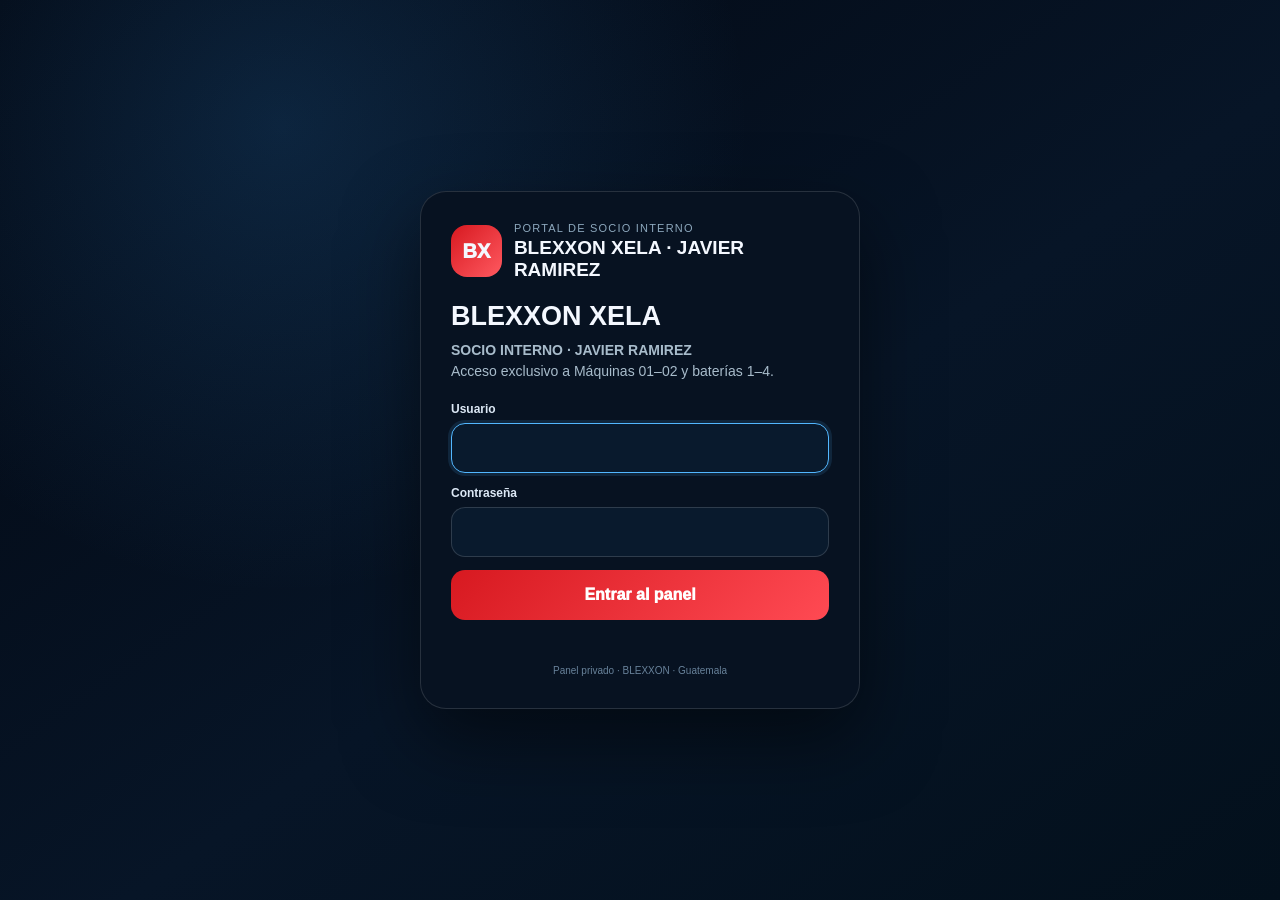
==== index.html @ d0340dd4 "Add files via upload" ====
<!doctype html>
<html lang="es">
<head>
<meta charset="utf-8">
<meta name="viewport" content="width=device-width,initial-scale=1,viewport-fit=cover">
<meta name="color-scheme" content="dark">
<title>BLEXXON XELA · SOCIO INTERNO · JAVIER RAMIREZ</title>
<style>
:root{
  --bg:#030914;--bg2:#061522;--card:#071725;--card2:#082033;--line:rgba(255,255,255,.09);
  --cyan:#63dfff;--green:#8ff2bc;--amber:#ffd27a;--red:#ff8589;--text:#f4f8ff;--muted:#8ea8bb;
}
*{box-sizing:border-box}
html,body{margin:0;min-height:100%;background:linear-gradient(145deg,#020711,#071527 55%,#03101c);color:var(--text);font-family:Inter,ui-sans-serif,-apple-system,BlinkMacSystemFont,"Segoe UI",Arial,sans-serif;font-variant-numeric:tabular-nums;font-feature-settings:"tnum" 1}
body{min-height:100vh}
button,input{font:inherit}
[hidden],.view-hidden{display:none!important}

/* Login is static HTML: it appears immediately, before any script runs. */
.login{min-height:100vh;display:grid;place-items:center;padding:24px;background:radial-gradient(circle at 22% 14%,rgba(48,137,215,.20),transparent 37%),linear-gradient(145deg,#020711,#071527 55%,#03101c)}
.login-card{width:min(440px,100%);padding:30px;border-radius:26px;background:#071221;border:1px solid rgba(255,255,255,.13);box-shadow:0 30px 75px rgba(0,0,0,.5)}
.brand{display:flex;align-items:center;gap:12px;margin-bottom:20px}
.logo{width:52px;height:52px;border-radius:16px;display:grid;place-items:center;background:linear-gradient(135deg,#d71920,#ff5960);font-weight:950;font-size:20px}
.brand small{display:block;color:#8da8bd;font-size:11px;letter-spacing:.11em;text-transform:uppercase;margin-bottom:3px}.brand strong{font-size:19px}
.login h1{margin:0 0 8px;font-size:27px;line-height:1.15}.login p{margin:0 0 20px;color:#a8bccb;font-size:14px;line-height:1.5}
.form{display:grid;gap:13px}.label{display:grid;gap:7px;color:#dce8f5;font-size:12px;font-weight:850}
.input{width:100%;height:50px;border-radius:14px;border:1px solid rgba(255,255,255,.15);background:#091a2d;color:white;padding:0 15px;font-size:16px;outline:none}.input:focus{border-color:#52b7ff;box-shadow:0 0 0 3px rgba(82,183,255,.12)}
.login-btn{height:50px;border:0;border-radius:14px;background:linear-gradient(135deg,#d71920,#ff4a53);color:white;font-weight:950;cursor:pointer}
.error{min-height:20px;margin-top:11px;color:#ff8d92;font-size:12px;font-weight:850;text-align:center}.login-foot{margin:12px 0 0!important;text-align:center;font-size:10px!important;color:#68829a!important}

.app{min-height:100vh;background:linear-gradient(145deg,#020711,#071527 58%,#03101c)}
.header{border-bottom:1px solid rgba(99,223,255,.17);background:#04101d;padding:19px 24px}
.header-inner{max-width:1500px;margin:auto;display:flex;justify-content:space-between;gap:18px;align-items:center}
.header h1{margin:0;font-size:27px;letter-spacing:-.03em}.header .sub{margin-top:6px;color:#8fa9ba;font-size:12px;line-height:1.45}.header .sub b{color:#9ee9ff}
.header-actions{display:flex;gap:8px;align-items:center;flex-wrap:wrap;justify-content:flex-end}.pill{min-height:34px;padding:0 11px;border-radius:999px;border:1px solid rgba(255,255,255,.1);background:#071725;display:flex;align-items:center;color:#c7d8e5;font-size:11px;font-weight:900;white-space:nowrap}.pill.ok{color:var(--green);border-color:rgba(143,242,188,.22)}
.logout{min-height:34px;padding:0 12px;border-radius:10px;border:1px solid rgba(255,255,255,.12);background:#0a1c2b;color:#dbe9f3;font-weight:900;cursor:pointer}

main{max-width:1500px;margin:auto;padding:20px 24px 32px}
.hero{padding:20px;border:1px solid rgba(99,223,255,.2);border-radius:24px;background:radial-gradient(circle at 12% 0%,rgba(99,223,255,.08),transparent 33%),#061522}
.hero-top{display:flex;justify-content:space-between;gap:18px;align-items:flex-start;flex-wrap:wrap}.kicker{font-size:10px;font-weight:950;letter-spacing:.13em;color:#86e7ff}.hero h2{margin:5px 0 7px;font-size:27px;letter-spacing:-.03em}.hero p{margin:0;color:var(--muted);font-size:13px;line-height:1.55;max-width:950px}.chips{display:flex;gap:7px;flex-wrap:wrap}.chip{padding:8px 10px;border-radius:999px;border:1px solid rgba(99,223,255,.22);background:rgba(99,223,255,.06);color:#bfefff;font-size:10px;font-weight:950}.chip.owner{color:var(--green);border-color:rgba(143,242,188,.24);background:rgba(143,242,188,.05)}

.kpis{display:grid;grid-template-columns:repeat(6,minmax(0,1fr));gap:10px;margin-top:17px}.kpi{min-height:88px;padding:13px;border-radius:16px;background:#071725;border:1px solid var(--line);overflow:hidden}.kpi span{display:block;color:var(--muted);font-size:10px;line-height:1.3}.kpi strong{display:block;margin-top:7px;font-size:19px;white-space:nowrap}.green{color:var(--green)!important}.cyan{color:#91eaff!important}.amber{color:var(--amber)!important}

.cycle{margin-top:14px;padding:15px;border-radius:18px;background:#071725;border:1px solid var(--line)}.cycle-head{display:flex;justify-content:space-between;gap:12px;align-items:center;flex-wrap:wrap}.cycle-title{font-weight:950;font-size:13px}.cycle-state{padding:8px 11px;border-radius:999px;border:1px solid rgba(143,242,188,.25);background:rgba(143,242,188,.06);color:var(--green);font-size:11px;font-weight:950;white-space:nowrap}.cycle-state.discharge{color:var(--amber);border-color:rgba(255,210,122,.26);background:rgba(255,210,122,.06)}.cycle-state.closed{color:#aab9c4;border-color:rgba(255,255,255,.12);background:rgba(255,255,255,.03)}
.track{height:9px;margin:12px 0 9px;border-radius:999px;background:#10293b;overflow:hidden}.track i{display:block;height:100%;width:0;background:linear-gradient(90deg,#19d37d,#63dfff);border-radius:inherit;transition:width .85s linear}.track i.discharge{background:linear-gradient(90deg,#ffb020,#ff8589)}
.cycle-meta{display:grid;grid-template-columns:repeat(4,minmax(0,1fr));gap:8px}.mini{padding:10px;border-radius:13px;background:#061522;border:1px solid rgba(255,255,255,.07);overflow:hidden}.mini span{display:block;color:var(--muted);font-size:9px}.mini b{display:block;margin-top:4px;font-size:13px;white-space:nowrap}

.machines{display:grid;grid-template-columns:1fr 1fr;gap:13px;margin-top:15px}.machine{padding:16px;border-radius:19px;border:1px solid rgba(99,223,255,.18);background:linear-gradient(150deg,#082033,#061522)}.machine-top{display:flex;justify-content:space-between;gap:12px;align-items:flex-start}.machine h3{margin:0 0 3px;font-size:19px}.serial{font-family:ui-monospace,SFMono-Regular,Menlo,monospace;color:#9db6c8;font-size:10px;letter-spacing:.04em}.status{padding:7px 9px;border-radius:999px;border:1px solid rgba(143,242,188,.22);background:rgba(143,242,188,.05);color:var(--green);font-size:9px;font-weight:950;white-space:nowrap}.status.pause{color:var(--amber);border-color:rgba(255,210,122,.25);background:rgba(255,210,122,.05)}.status.closed{color:#aab9c4;border-color:rgba(255,255,255,.11);background:rgba(255,255,255,.03)}
.machine-grid{display:grid;grid-template-columns:repeat(3,minmax(0,1fr));gap:8px;margin-top:12px}.cell{min-height:64px;padding:9px;border-radius:12px;background:#071725;border:1px solid rgba(255,255,255,.07);overflow:hidden}.cell span{display:block;color:var(--muted);font-size:9px;line-height:1.25}.cell b{display:block;margin-top:5px;font-size:13px;white-space:nowrap;min-width:10ch}.cell .wide{min-width:18ch;font-size:12px}

.battery-title{display:flex;justify-content:space-between;gap:10px;align-items:center;flex-wrap:wrap;margin:19px 0 10px}.battery-title h3{margin:0;font-size:18px}.battery-title small{color:var(--muted);font-size:10px}.batteries{display:grid;grid-template-columns:repeat(4,minmax(0,1fr));gap:9px}.battery{padding:13px;border-radius:16px;background:#071725;border:1px solid rgba(255,255,255,.09)}.battery.active{border-color:rgba(143,242,188,.25)}.battery.reserve{border-color:rgba(99,223,255,.2)}.battery-head{display:flex;justify-content:space-between;gap:8px;align-items:center;font-size:11px;font-weight:950}.battery-head b{color:var(--green);min-width:6ch;text-align:right}.battery-bar{height:8px;border-radius:999px;background:#10293b;overflow:hidden;margin:9px 0}.battery-bar i{display:block;height:100%;width:100%;background:linear-gradient(90deg,#19d37d,#75f0ac);border-radius:inherit;transition:width .9s linear}.battery small{display:block;color:var(--muted);font-size:9px;line-height:1.4;min-height:25px}.load{margin-top:6px;color:#91eaff;font-size:10px;font-weight:900}.health{margin-top:5px;color:#a0eac1;font-size:9px;font-weight:900}

.report{margin-top:15px;padding:15px;border-radius:18px;background:#071725;border:1px solid rgba(143,242,188,.16)}.report-head{display:flex;justify-content:space-between;gap:14px;align-items:center;flex-wrap:wrap}.report h3{margin:3px 0 5px;font-size:18px}.report small{display:block;color:var(--muted);font-size:10px;line-height:1.45}.excel{min-height:42px;padding:0 15px;border-radius:12px;border:1px solid rgba(143,242,188,.22);background:#0d6b51;color:#effff8;font-weight:950;cursor:pointer}.report-grid{display:grid;grid-template-columns:repeat(4,minmax(0,1fr));gap:8px;margin-top:12px}.report-grid>div{min-height:64px;padding:9px;border-radius:12px;background:#061522;border:1px solid rgba(255,255,255,.07);overflow:hidden}.report-grid span{display:block;color:var(--muted);font-size:9px}.report-grid b{display:block;margin-top:5px;font-size:12px;white-space:nowrap;min-width:14ch}
.footer{padding:18px 24px;text-align:center;color:#658099;font-size:9px}

@media(max-width:1180px){.kpis{grid-template-columns:repeat(3,1fr)}.batteries{grid-template-columns:repeat(2,1fr)}}
@media(max-width:840px){.header-inner{align-items:flex-start;flex-direction:column}.header-actions{justify-content:flex-start}.machines{grid-template-columns:1fr}.cycle-meta,.report-grid{grid-template-columns:repeat(2,1fr)}}
@media(max-width:560px){.header{padding:17px 16px}.header h1{font-size:22px}main{padding:14px 12px 24px}.hero{padding:15px}.hero h2{font-size:22px}.kpis{grid-template-columns:repeat(2,1fr)}.machine-grid{grid-template-columns:repeat(2,1fr)}.batteries,.cycle-meta,.report-grid{grid-template-columns:1fr}.login-card{padding:23px}}
@media(prefers-reduced-motion:reduce){*{transition:none!important;scroll-behavior:auto!important}}
</style>
</head>
<body>
<section class="login" id="loginView">
  <div class="login-card">
    <div class="brand"><div class="logo">BX</div><div><small>Portal de socio interno</small><strong>BLEXXON XELA · JAVIER RAMIREZ</strong></div></div>
    <h1>BLEXXON XELA</h1>
    <p><b>SOCIO INTERNO · JAVIER RAMIREZ</b><br>Acceso exclusivo a Máquinas 01–02 y baterías 1–4.</p>
    <form class="form" id="loginForm" autocomplete="off" onsubmit="event.preventDefault(); if(window.BLEXXON_LOGIN){window.BLEXXON_LOGIN();} return false;">
      <label class="label">Usuario<input class="input" id="user" autocomplete="username" spellcheck="false" required></label>
      <label class="label">Contraseña<input class="input" id="pass" type="password" autocomplete="current-password" inputmode="numeric" required></label>
      <button class="login-btn" id="loginBtn" type="button" onclick="if(window.BLEXXON_LOGIN){window.BLEXXON_LOGIN();}">Entrar al panel</button>
    </form>
    <div class="error" id="error"></div>
    <p class="login-foot">Panel privado · BLEXXON · Guatemala</p>
  </div>
</section>

<div class="app view-hidden" id="app" style="display:none">
  <header class="header">
    <div class="header-inner">
      <div>
        <h1>BLEXXON XELA · SOCIO INTERNO · JAVIER RAMIREZ</h1>
        <div class="sub"><b>Socio interno</b> · Máquinas 01–02 · baterías 1–4 · horario financiero 9:00 a. m. a 11:00 p. m.</div>
      </div>
      <div class="header-actions">
        <div class="pill" id="clock">--:--:--</div>
        <div class="pill ok" id="operation">Estado</div>
        <button class="logout" id="logout">Cerrar sesión</button>
      </div>
    </div>
  </header>

  <main>
    <section class="hero">
      <div class="hero-top">
        <div>
          <div class="kicker">BLEXXON XELA · PORTAL SOCIO INTERNO</div>
          <h2>SOCIO INTERNO · JAVIER RAMIREZ</h2>
          <p><b>Propietario de Máquinas 01 y 02.</b> Cada pistola tiene tarifa de <b>Q75.00/h</b>; las dos pistolas generan hasta <b>Q150.00/h por máquina</b>. Ambas máquinas juntas generan hasta <b>Q300.00/h</b> durante recarga activa. El ciclo se repite: <b>15 min de recarga + 5 min de descarga técnica</b>.</p>
        </div>
        <div class="chips"><span class="chip owner">SOCIO INTERNO</span><span class="chip">M01 · SK984681DMX</span><span class="chip">M02 · SK984682DMX</span></div>
      </div>

      <div class="kpis">
        <div class="kpi"><span>Estado operativo</span><strong id="kpiState" class="green">--</strong></div>
        <div class="kpi"><span>Producción instantánea</span><strong id="kpiNow" class="green">Q0.00/h</strong></div>
        <div class="kpi"><span>Generado hoy</span><strong id="kpiToday" class="green">Q0.00</strong></div>
        <div class="kpi"><span>Potencia combinada</span><strong id="kpiPower" class="amber">0 W</strong></div>
        <div class="kpi"><span>Voltaje promedio</span><strong id="kpiVoltage" class="cyan">-- V</strong></div>
        <div class="kpi"><span>Capacidad máxima conjunta</span><strong class="cyan">Q300.00/h</strong></div>
      </div>

      <div class="cycle">
        <div class="cycle-head"><div class="cycle-title">Ciclo técnico sincronizado M01 + M02</div><div class="cycle-state" id="cycleState">--</div></div>
        <div class="track"><i id="cycleBar"></i></div>
        <div class="cycle-meta">
          <div class="mini"><span>Duración de recarga</span><b>00:15:00</b></div>
          <div class="mini"><span>Duración de descarga</span><b>00:05:00</b></div>
          <div class="mini"><span>Transcurrido fase</span><b id="passed">00:00:00</b></div>
          <div class="mini"><span>Restante fase</span><b id="remaining">00:00:00</b></div>
        </div>
      </div>

      <div class="machines">
        <article class="machine" data-machine="1">
          <div class="machine-top"><div><h3>Máquina 01</h3><div class="serial">SK984681DMX</div></div><div class="status" data-status="1">--</div></div>
          <div class="machine-grid">
            <div class="cell"><span>Voltaje estable</span><b class="cyan wide" data-voltage="1">-- V</b></div>
            <div class="cell"><span>Consumo actual</span><b class="amber" data-power="1">0 W</b></div>
            <div class="cell"><span>Producción actual</span><b class="green" data-hour="1">Q0.00/h</b></div>
            <div class="cell"><span>Pistola 1</span><b class="green" data-gun-a="1">Q75.00/h</b></div>
            <div class="cell"><span>Pistola 2</span><b class="green" data-gun-b="1">Q75.00/h</b></div>
            <div class="cell"><span>Capacidad máquina</span><b class="cyan" data-capacity="1">Q150.00/h</b></div>
            <div class="cell"><span>Generado hoy</span><b class="green" data-today="1">Q0.00</b></div>
            <div class="cell"><span>Batería asignada</span><b>Batería 1</b></div>
            <div class="cell"><span>Fase</span><b data-phase="1">--</b></div>
          </div>
        </article>

        <article class="machine" data-machine="2">
          <div class="machine-top"><div><h3>Máquina 02</h3><div class="serial">SK984682DMX</div></div><div class="status" data-status="2">--</div></div>
          <div class="machine-grid">
            <div class="cell"><span>Voltaje estable</span><b class="cyan wide" data-voltage="2">-- V</b></div>
            <div class="cell"><span>Consumo actual</span><b class="amber" data-power="2">0 W</b></div>
            <div class="cell"><span>Producción actual</span><b class="green" data-hour="2">Q0.00/h</b></div>
            <div class="cell"><span>Pistola 1</span><b class="green" data-gun-a="2">Q75.00/h</b></div>
            <div class="cell"><span>Pistola 2</span><b class="green" data-gun-b="2">Q75.00/h</b></div>
            <div class="cell"><span>Capacidad máquina</span><b class="cyan" data-capacity="2">Q150.00/h</b></div>
            <div class="cell"><span>Generado hoy</span><b class="green" data-today="2">Q0.00</b></div>
            <div class="cell"><span>Batería asignada</span><b>Batería 2</b></div>
            <div class="cell"><span>Fase</span><b data-phase="2">--</b></div>
          </div>
        </article>
      </div>

      <div class="battery-title"><h3>Baterías autorizadas · Xela</h3><small>B1 → M01 · B2 → M02 · B3/B4 reserva completa</small></div>
      <div class="batteries">
        <div class="battery active"><div class="battery-head"><span>Batería 1 · M01</span><b data-bat-pct="1">98.0%</b></div><div class="battery-bar"><i data-bat-bar="1"></i></div><small data-bat-status="1">Suministro exclusivo M01</small><div class="load" data-bat-load="1">0 W</div><div class="health">SOH 99.4% · descarga superficial</div></div>
        <div class="battery active"><div class="battery-head"><span>Batería 2 · M02</span><b data-bat-pct="2">97.0%</b></div><div class="battery-bar"><i data-bat-bar="2"></i></div><small data-bat-status="2">Suministro exclusivo M02</small><div class="load" data-bat-load="2">0 W</div><div class="health">SOH 99.3% · descarga superficial</div></div>
        <div class="battery reserve"><div class="battery-head"><span>Batería 3 · reserva</span><b>100.0%</b></div><div class="battery-bar"><i></i></div><small>Reserva completa · sin consumo</small><div class="load">0 W asignados</div><div class="health">SOH 99.8% · 100% disponible</div></div>
        <div class="battery reserve"><div class="battery-head"><span>Batería 4 · reserva</span><b>100.0%</b></div><div class="battery-bar"><i></i></div><small>Reserva completa · sin consumo</small><div class="load">0 W asignados</div><div class="health">SOH 99.8% · 100% disponible</div></div>
      </div>

      <div class="report">
        <div class="report-head">
          <div><div class="kicker">REPORTE PERSONAL</div><h3>Producción financiera · corte al momento</h3><small>El archivo Excel refleja el estado exacto al presionar el botón: tarifa por pistola, producción por máquina, fase, voltajes, consumo, baterías y acumulado del día.</small></div>
          <button class="excel" id="excel">Descargar reporte Excel</button>
        </div>
        <div class="report-grid">
          <div><span>Fecha / hora Guatemala</span><b id="reportTime">--</b></div>
          <div><span>Producción instantánea</span><b id="reportNow" class="green">Q0.00/h</b></div>
          <div><span>Generado hoy</span><b id="reportToday" class="green">Q0.00</b></div>
          <div><span>Fase actual</span><b id="reportPhase" class="cyan">--</b></div>
        </div>
      </div>
    </section>
  </main>
  <div class="footer">BLEXXON XELA · SOCIO INTERNO · JAVIER RAMIREZ · acceso autorizado a M01, M02 y baterías 1–4</div>
</div>

<script>
(()=>{
'use strict';
const GT='America/Guatemala';
const RECHARGE=15*60, DISCHARGE=5*60, CYCLE=RECHARGE+DISCHARGE;
const GUN_RATE=75, MACHINE_RATE=150;
const SERIAL={1:'SK984681DMX',2:'SK984682DMX'};
const login=document.getElementById('loginView'), app=document.getElementById('app');
const form=document.getElementById('loginForm'), user=document.getElementById('user'), pass=document.getElementById('pass'), error=document.getElementById('error');
let voltage={1:235.2,2:236.7};

const $=(s)=>document.querySelector(s);
const set=(s,v)=>{const e=$(s);if(e&&e.textContent!==String(v))e.textContent=String(v)};
const money=(n)=>'Q'+Number(n).toLocaleString('es-GT',{minimumFractionDigits:2,maximumFractionDigits:2});
const watts=(n)=>Math.max(0,Math.round(n)).toLocaleString('es-GT')+' W';
const hms=(n)=>{n=Math.max(0,Math.floor(n));return `${String(Math.floor(n/3600)).padStart(2,'0')}:${String(Math.floor((n%3600)/60)).padStart(2,'0')}:${String(n%60).padStart(2,'0')}`};
function parts(d=new Date()){
  const p=new Intl.DateTimeFormat('en-CA',{timeZone:GT,year:'numeric',month:'2-digit',day:'2-digit',hour:'2-digit',minute:'2-digit',second:'2-digit',hourCycle:'h23'}).formatToParts(d);
  return Object.fromEntries(p.filter(x=>x.type!=='literal').map(x=>[x.type,Number(x.value)]));
}
function stamp(d=new Date()){
  const p=parts(d);return `${String(p.day).padStart(2,'0')}/${String(p.month).padStart(2,'0')}/${p.year} ${String(p.hour).padStart(2,'0')}:${String(p.minute).padStart(2,'0')}:${String(p.second).padStart(2,'0')}`;
}
function state(d=new Date()){
  const p=parts(d), sod=p.hour*3600+p.minute*60+p.second;
  const open=sod>=9*3600&&sod<23*3600;
  const elapsed=sod<9*3600?0:(sod>=23*3600?14*3600:sod-9*3600);
  const relative=((elapsed%CYCLE)+CYCLE)%CYCLE;
  const recharge=relative<RECHARGE;
  const passed=recharge?relative:relative-RECHARGE;
  const duration=recharge?RECHARGE:DISCHARGE;
  return {p,sod,open,elapsed,relative,recharge,passed,remaining:duration-passed,progress:100*passed/duration};
}
function productiveSeconds(elapsed){
  elapsed=Math.max(0,Math.min(14*3600,elapsed));
  const full=Math.floor(elapsed/CYCLE), rem=elapsed%CYCLE;
  return full*RECHARGE+Math.min(rem,RECHARGE);
}
function updateVoltages(){
  const step=Math.floor(Date.now()/2500);
  for(const m of [1,2]){
    const base=m===1?235.0:236.1;
    const wave=Math.sin((step+m*3)*0.86)*1.65+Math.cos((step+m*7)*0.37)*.72;
    voltage[m]=Math.max(231.8,Math.min(239.4,base+wave));
  }
}
function powerFor(m,st){
  if(!st.open||!st.recharge)return 0;
  const base=m===1?84200:85800;
  const step=Math.floor(Date.now()/2500);
  return base+Math.sin((step+m)*.61)*2650+Math.cos((step+m*2)*.29)*1150;
}
function update(){
  if(app.classList.contains('view-hidden')||app.style.display==='none')return;
  const st=state(), productive=productiveSeconds(st.elapsed), perToday=MACHINE_RATE*(productive/3600);
  const active=st.open&&st.recharge;
  const currentMachine=active?MACHINE_RATE:0, currentTotal=currentMachine*2;
  const p1=powerFor(1,st),p2=powerFor(2,st),totalPower=p1+p2;
  const avg=(voltage[1]+voltage[2])/2;
  const phase=!st.open?'FUERA DE HORARIO':(st.recharge?'RECARGA · 15 MIN':'DESCARGA · 5 MIN');

  set('#clock',`${String(st.p.hour).padStart(2,'0')}:${String(st.p.minute).padStart(2,'0')}:${String(st.p.second).padStart(2,'0')} · Guatemala`);
  set('#operation',st.open?(st.recharge?'OPERANDO · RECARGA':'PAUSA TÉCNICA · DESCARGA'):'FUERA DE HORARIO · 09:00–23:00');
  set('#kpiState',phase);set('#kpiNow',money(currentTotal)+'/h');set('#kpiToday',money(perToday*2));set('#kpiPower',watts(totalPower));set('#kpiVoltage',avg.toFixed(1)+' V');
  set('#passed',st.open?hms(st.passed):'00:00:00');set('#remaining',st.open?hms(st.remaining):'00:00:00');
  const cs=$('#cycleState'), cb=$('#cycleBar');
  if(cs){cs.textContent=phase;cs.className='cycle-state '+(!st.open?'closed':st.recharge?'':'discharge')}
  if(cb){cb.style.width=(st.open?st.progress:0).toFixed(2)+'%';cb.className=st.recharge?'':'discharge'}

  for(const m of [1,2]){
    const power=m===1?p1:p2;
    set(`[data-voltage="${m}"]`,voltage[m].toFixed(1)+' V · estable · act. 2.5 s');
    set(`[data-power="${m}"]`,watts(power));
    set(`[data-hour="${m}"]`,money(currentMachine)+'/h');
    set(`[data-gun-a="${m}"]`,money(st.open?GUN_RATE:0)+'/h');
    set(`[data-gun-b="${m}"]`,money(st.open?GUN_RATE:0)+'/h');
    set(`[data-capacity="${m}"]`,money(st.open?MACHINE_RATE:0)+'/h');
    set(`[data-today="${m}"]`,money(perToday));
    set(`[data-phase="${m}"]`,phase);
    const status=$(`[data-status="${m}"]`);
    if(status){status.textContent=!st.open?'EN ESPERA':st.recharge?'2 / 2 PISTOLAS ACTIVAS':'DESCARGA TÉCNICA';status.className='status '+(!st.open?'closed':st.recharge?'':'pause')}
  }

  const ratio=st.open?Math.min(1,st.relative/RECHARGE):0;
  let b1=98,b2=97;
  if(st.open&&st.recharge){b1=98-16*ratio;b2=97-14*ratio}
  else if(st.open){const r=(st.relative-RECHARGE)/DISCHARGE;b1=82+16*r;b2=83+14*r}
  [[1,b1,p1],[2,b2,p2]].forEach(([n,pct,pow])=>{
    set(`[data-bat-pct="${n}"]`,pct.toFixed(1)+'%');set(`[data-bat-load="${n}"]`,st.open&&st.recharge?'Consumo asignado: '+watts(pow):'Consumo asignado: 0 W');set(`[data-bat-status="${n}"]`,!st.open?'Protegida · fuera de horario':st.recharge?`Suministro exclusivo M0${n}`:`Balanceo / descarga técnica M0${n}`);const bar=$(`[data-bat-bar="${n}"]`);if(bar)bar.style.width=pct.toFixed(1)+'%';
  });
  set('#reportTime',stamp());set('#reportNow',money(currentTotal)+'/h');set('#reportToday',money(perToday*2));set('#reportPhase',phase);
}
function xmlEscape(v){return String(v).replace(/&/g,'&amp;').replace(/</g,'&lt;').replace(/>/g,'&gt;').replace(/"/g,'&quot;')}
function cell(v,type='String',style='Cell'){return `<Cell ss:StyleID="${style}"><Data ss:Type="${type}">${xmlEscape(v)}</Data></Cell>`}
function exportExcel(){
  const now=new Date(),st=state(now),productive=productiveSeconds(st.elapsed),perToday=MACHINE_RATE*(productive/3600);
  const active=st.open&&st.recharge,currentGun=active?GUN_RATE:0,currentMachine=currentGun*2;
  const p1=powerFor(1,st),p2=powerFor(2,st),phase=!st.open?'FUERA DE HORARIO':st.recharge?'RECARGA 15 MIN':'DESCARGA 5 MIN';
  const rows=[
    ['REPORTE PRIVADO XELA · JAVIER RAMÍREZ','','','','','','','','','','','','',''],
    ['Socio','Sucursal','Fecha y hora','Máquina','Serie','Fase','Voltaje (V)','Consumo (W)','Pistola 1 Q/h','Pistola 2 Q/h','Producción máquina Q/h','Capacidad máquina Q/h','Generado hoy Q','Batería'],
    ['Javier Ramírez','Xela',stamp(now),'M01',SERIAL[1],phase,voltage[1].toFixed(1),Math.round(p1),currentGun.toFixed(2),currentGun.toFixed(2),currentMachine.toFixed(2),MACHINE_RATE.toFixed(2),perToday.toFixed(2),'Batería 1'],
    ['Javier Ramírez','Xela',stamp(now),'M02',SERIAL[2],phase,voltage[2].toFixed(1),Math.round(p2),currentGun.toFixed(2),currentGun.toFixed(2),currentMachine.toFixed(2),MACHINE_RATE.toFixed(2),perToday.toFixed(2),'Batería 2'],
    ['TOTAL','','','','','',((voltage[1]+voltage[2])/2).toFixed(1),Math.round(p1+p2),(currentGun*2).toFixed(2),(currentGun*2).toFixed(2),(currentMachine*2).toFixed(2),(MACHINE_RATE*2).toFixed(2),(perToday*2).toFixed(2),'B1 + B2'],
    ['Batería 3','100%','Reserva completa','0 W','','','','','','','','','',''],
    ['Batería 4','100%','Reserva completa','0 W','','','','','','','','','','']
  ];
  const body=rows.map((row,ri)=>`<Row>${row.map((v,ci)=>cell(v,(ri>=2&&ri<=4&&ci>=6&&ci<=12)?'Number':'String',ri===0?'Title':ri===1?'Head':ri===4?'Total':'Cell')).join('')}</Row>`).join('');
  const xml=`<?xml version="1.0"?><?mso-application progid="Excel.Sheet"?><Workbook xmlns="urn:schemas-microsoft-com:office:spreadsheet" xmlns:ss="urn:schemas-microsoft-com:office:spreadsheet"><Styles><Style ss:ID="Cell"><Font ss:FontName="Aptos" ss:Size="11"/></Style><Style ss:ID="Title"><Font ss:FontName="Aptos" ss:Size="16" ss:Bold="1" ss:Color="#0A6B55"/></Style><Style ss:ID="Head"><Font ss:FontName="Aptos" ss:Size="11" ss:Bold="1" ss:Color="#FFFFFF"/><Interior ss:Color="#0B4963" ss:Pattern="Solid"/></Style><Style ss:ID="Total"><Font ss:FontName="Aptos" ss:Size="11" ss:Bold="1"/><Interior ss:Color="#DDF6EA" ss:Pattern="Solid"/></Style></Styles><Worksheet ss:Name="Reporte Xela"><Table>${body}</Table></Worksheet></Workbook>`;
  const blob=new Blob([xml],{type:'application/vnd.ms-excel;charset=utf-8'}),url=URL.createObjectURL(blob),a=document.createElement('a'),p=parts(now);
  a.href=url;a.download=`Reporte_Xela_Javier_${p.year}-${String(p.month).padStart(2,'0')}-${String(p.day).padStart(2,'0')}_${String(p.hour).padStart(2,'0')}-${String(p.minute).padStart(2,'0')}.xls`;document.body.appendChild(a);a.click();a.remove();setTimeout(()=>URL.revokeObjectURL(url),1200);
}
function normalizeUser(v){
  return String(v||'').trim().normalize('NFD').replace(/[\u0300-\u036f]/g,'').replace(/[^A-Za-z0-9]/g,'').toUpperCase();
}
function openPanel(){
  error.textContent='';
  login.classList.add('view-hidden');
  login.style.display='none';
  app.removeAttribute('hidden');
  app.classList.remove('view-hidden');
  app.style.display='block';
  document.body.classList.add('panel-open');
  updateVoltages();
  update();
  try{window.scrollTo({top:0,left:0,behavior:'instant'});}catch(_){window.scrollTo(0,0);}
}
window.BLEXXON_LOGIN=function(){
  const u=normalizeUser(user.value);
  const okUser=(u==='JAVIERRAMIREZ');
  const okPass=(String(pass.value).trim()==='1491');
  if(!(okUser&&okPass)){
    error.textContent='Credenciales incorrectas. Use Javier Ramirez / 1491.';
    pass.focus();
    return false;
  }
  openPanel();
  return true;
};
form.addEventListener('submit',(e)=>{e.preventDefault();window.BLEXXON_LOGIN();});
const loginBtn=document.getElementById('loginBtn');
if(loginBtn)loginBtn.addEventListener('click',(e)=>{e.preventDefault();window.BLEXXON_LOGIN();});
$('#logout').addEventListener('click',()=>{
  app.classList.add('view-hidden');app.style.display='none';
  login.classList.remove('view-hidden');login.style.display='grid';
  pass.value='';error.textContent='';user.focus();
});
$('#excel').addEventListener('click',exportExcel);
updateVoltages();setInterval(updateVoltages,2500);setInterval(update,1000);
setTimeout(()=>user.focus(),40);
})();
</script>
</body>
</html>
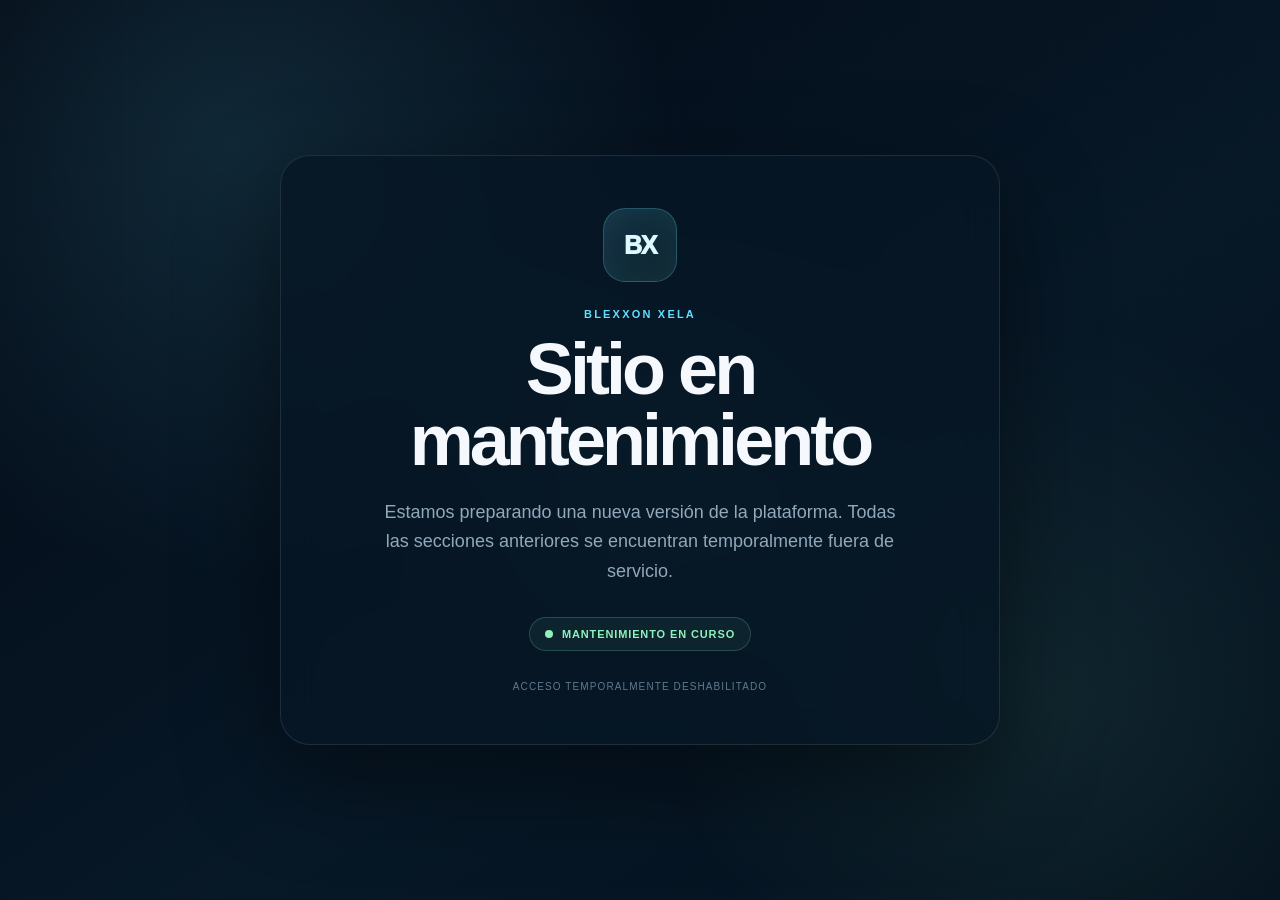
==== commit 676c9ea9: "Enable full maintenance mode" ====
--- a/index.html
+++ b/index.html
@@ -1,334 +1,46 @@
 <!doctype html>
 <html lang="es">
 <head>
-<meta charset="utf-8">
-<meta name="viewport" content="width=device-width,initial-scale=1,viewport-fit=cover">
-<meta name="color-scheme" content="dark">
-<title>BLEXXON XELA · SOCIO INTERNO · JAVIER RAMIREZ</title>
-<style>
-:root{
-  --bg:#030914;--bg2:#061522;--card:#071725;--card2:#082033;--line:rgba(255,255,255,.09);
-  --cyan:#63dfff;--green:#8ff2bc;--amber:#ffd27a;--red:#ff8589;--text:#f4f8ff;--muted:#8ea8bb;
-}
-*{box-sizing:border-box}
-html,body{margin:0;min-height:100%;background:linear-gradient(145deg,#020711,#071527 55%,#03101c);color:var(--text);font-family:Inter,ui-sans-serif,-apple-system,BlinkMacSystemFont,"Segoe UI",Arial,sans-serif;font-variant-numeric:tabular-nums;font-feature-settings:"tnum" 1}
-body{min-height:100vh}
-button,input{font:inherit}
-[hidden],.view-hidden{display:none!important}
-
-/* Login is static HTML: it appears immediately, before any script runs. */
-.login{min-height:100vh;display:grid;place-items:center;padding:24px;background:radial-gradient(circle at 22% 14%,rgba(48,137,215,.20),transparent 37%),linear-gradient(145deg,#020711,#071527 55%,#03101c)}
-.login-card{width:min(440px,100%);padding:30px;border-radius:26px;background:#071221;border:1px solid rgba(255,255,255,.13);box-shadow:0 30px 75px rgba(0,0,0,.5)}
-.brand{display:flex;align-items:center;gap:12px;margin-bottom:20px}
-.logo{width:52px;height:52px;border-radius:16px;display:grid;place-items:center;background:linear-gradient(135deg,#d71920,#ff5960);font-weight:950;font-size:20px}
-.brand small{display:block;color:#8da8bd;font-size:11px;letter-spacing:.11em;text-transform:uppercase;margin-bottom:3px}.brand strong{font-size:19px}
-.login h1{margin:0 0 8px;font-size:27px;line-height:1.15}.login p{margin:0 0 20px;color:#a8bccb;font-size:14px;line-height:1.5}
-.form{display:grid;gap:13px}.label{display:grid;gap:7px;color:#dce8f5;font-size:12px;font-weight:850}
-.input{width:100%;height:50px;border-radius:14px;border:1px solid rgba(255,255,255,.15);background:#091a2d;color:white;padding:0 15px;font-size:16px;outline:none}.input:focus{border-color:#52b7ff;box-shadow:0 0 0 3px rgba(82,183,255,.12)}
-.login-btn{height:50px;border:0;border-radius:14px;background:linear-gradient(135deg,#d71920,#ff4a53);color:white;font-weight:950;cursor:pointer}
-.error{min-height:20px;margin-top:11px;color:#ff8d92;font-size:12px;font-weight:850;text-align:center}.login-foot{margin:12px 0 0!important;text-align:center;font-size:10px!important;color:#68829a!important}
-
-.app{min-height:100vh;background:linear-gradient(145deg,#020711,#071527 58%,#03101c)}
-.header{border-bottom:1px solid rgba(99,223,255,.17);background:#04101d;padding:19px 24px}
-.header-inner{max-width:1500px;margin:auto;display:flex;justify-content:space-between;gap:18px;align-items:center}
-.header h1{margin:0;font-size:27px;letter-spacing:-.03em}.header .sub{margin-top:6px;color:#8fa9ba;font-size:12px;line-height:1.45}.header .sub b{color:#9ee9ff}
-.header-actions{display:flex;gap:8px;align-items:center;flex-wrap:wrap;justify-content:flex-end}.pill{min-height:34px;padding:0 11px;border-radius:999px;border:1px solid rgba(255,255,255,.1);background:#071725;display:flex;align-items:center;color:#c7d8e5;font-size:11px;font-weight:900;white-space:nowrap}.pill.ok{color:var(--green);border-color:rgba(143,242,188,.22)}
-.logout{min-height:34px;padding:0 12px;border-radius:10px;border:1px solid rgba(255,255,255,.12);background:#0a1c2b;color:#dbe9f3;font-weight:900;cursor:pointer}
-
-main{max-width:1500px;margin:auto;padding:20px 24px 32px}
-.hero{padding:20px;border:1px solid rgba(99,223,255,.2);border-radius:24px;background:radial-gradient(circle at 12% 0%,rgba(99,223,255,.08),transparent 33%),#061522}
-.hero-top{display:flex;justify-content:space-between;gap:18px;align-items:flex-start;flex-wrap:wrap}.kicker{font-size:10px;font-weight:950;letter-spacing:.13em;color:#86e7ff}.hero h2{margin:5px 0 7px;font-size:27px;letter-spacing:-.03em}.hero p{margin:0;color:var(--muted);font-size:13px;line-height:1.55;max-width:950px}.chips{display:flex;gap:7px;flex-wrap:wrap}.chip{padding:8px 10px;border-radius:999px;border:1px solid rgba(99,223,255,.22);background:rgba(99,223,255,.06);color:#bfefff;font-size:10px;font-weight:950}.chip.owner{color:var(--green);border-color:rgba(143,242,188,.24);background:rgba(143,242,188,.05)}
-
-.kpis{display:grid;grid-template-columns:repeat(6,minmax(0,1fr));gap:10px;margin-top:17px}.kpi{min-height:88px;padding:13px;border-radius:16px;background:#071725;border:1px solid var(--line);overflow:hidden}.kpi span{display:block;color:var(--muted);font-size:10px;line-height:1.3}.kpi strong{display:block;margin-top:7px;font-size:19px;white-space:nowrap}.green{color:var(--green)!important}.cyan{color:#91eaff!important}.amber{color:var(--amber)!important}
-
-.cycle{margin-top:14px;padding:15px;border-radius:18px;background:#071725;border:1px solid var(--line)}.cycle-head{display:flex;justify-content:space-between;gap:12px;align-items:center;flex-wrap:wrap}.cycle-title{font-weight:950;font-size:13px}.cycle-state{padding:8px 11px;border-radius:999px;border:1px solid rgba(143,242,188,.25);background:rgba(143,242,188,.06);color:var(--green);font-size:11px;font-weight:950;white-space:nowrap}.cycle-state.discharge{color:var(--amber);border-color:rgba(255,210,122,.26);background:rgba(255,210,122,.06)}.cycle-state.closed{color:#aab9c4;border-color:rgba(255,255,255,.12);background:rgba(255,255,255,.03)}
-.track{height:9px;margin:12px 0 9px;border-radius:999px;background:#10293b;overflow:hidden}.track i{display:block;height:100%;width:0;background:linear-gradient(90deg,#19d37d,#63dfff);border-radius:inherit;transition:width .85s linear}.track i.discharge{background:linear-gradient(90deg,#ffb020,#ff8589)}
-.cycle-meta{display:grid;grid-template-columns:repeat(4,minmax(0,1fr));gap:8px}.mini{padding:10px;border-radius:13px;background:#061522;border:1px solid rgba(255,255,255,.07);overflow:hidden}.mini span{display:block;color:var(--muted);font-size:9px}.mini b{display:block;margin-top:4px;font-size:13px;white-space:nowrap}
-
-.machines{display:grid;grid-template-columns:1fr 1fr;gap:13px;margin-top:15px}.machine{padding:16px;border-radius:19px;border:1px solid rgba(99,223,255,.18);background:linear-gradient(150deg,#082033,#061522)}.machine-top{display:flex;justify-content:space-between;gap:12px;align-items:flex-start}.machine h3{margin:0 0 3px;font-size:19px}.serial{font-family:ui-monospace,SFMono-Regular,Menlo,monospace;color:#9db6c8;font-size:10px;letter-spacing:.04em}.status{padding:7px 9px;border-radius:999px;border:1px solid rgba(143,242,188,.22);background:rgba(143,242,188,.05);color:var(--green);font-size:9px;font-weight:950;white-space:nowrap}.status.pause{color:var(--amber);border-color:rgba(255,210,122,.25);background:rgba(255,210,122,.05)}.status.closed{color:#aab9c4;border-color:rgba(255,255,255,.11);background:rgba(255,255,255,.03)}
-.machine-grid{display:grid;grid-template-columns:repeat(3,minmax(0,1fr));gap:8px;margin-top:12px}.cell{min-height:64px;padding:9px;border-radius:12px;background:#071725;border:1px solid rgba(255,255,255,.07);overflow:hidden}.cell span{display:block;color:var(--muted);font-size:9px;line-height:1.25}.cell b{display:block;margin-top:5px;font-size:13px;white-space:nowrap;min-width:10ch}.cell .wide{min-width:18ch;font-size:12px}
-
-.battery-title{display:flex;justify-content:space-between;gap:10px;align-items:center;flex-wrap:wrap;margin:19px 0 10px}.battery-title h3{margin:0;font-size:18px}.battery-title small{color:var(--muted);font-size:10px}.batteries{display:grid;grid-template-columns:repeat(4,minmax(0,1fr));gap:9px}.battery{padding:13px;border-radius:16px;background:#071725;border:1px solid rgba(255,255,255,.09)}.battery.active{border-color:rgba(143,242,188,.25)}.battery.reserve{border-color:rgba(99,223,255,.2)}.battery-head{display:flex;justify-content:space-between;gap:8px;align-items:center;font-size:11px;font-weight:950}.battery-head b{color:var(--green);min-width:6ch;text-align:right}.battery-bar{height:8px;border-radius:999px;background:#10293b;overflow:hidden;margin:9px 0}.battery-bar i{display:block;height:100%;width:100%;background:linear-gradient(90deg,#19d37d,#75f0ac);border-radius:inherit;transition:width .9s linear}.battery small{display:block;color:var(--muted);font-size:9px;line-height:1.4;min-height:25px}.load{margin-top:6px;color:#91eaff;font-size:10px;font-weight:900}.health{margin-top:5px;color:#a0eac1;font-size:9px;font-weight:900}
-
-.report{margin-top:15px;padding:15px;border-radius:18px;background:#071725;border:1px solid rgba(143,242,188,.16)}.report-head{display:flex;justify-content:space-between;gap:14px;align-items:center;flex-wrap:wrap}.report h3{margin:3px 0 5px;font-size:18px}.report small{display:block;color:var(--muted);font-size:10px;line-height:1.45}.excel{min-height:42px;padding:0 15px;border-radius:12px;border:1px solid rgba(143,242,188,.22);background:#0d6b51;color:#effff8;font-weight:950;cursor:pointer}.report-grid{display:grid;grid-template-columns:repeat(4,minmax(0,1fr));gap:8px;margin-top:12px}.report-grid>div{min-height:64px;padding:9px;border-radius:12px;background:#061522;border:1px solid rgba(255,255,255,.07);overflow:hidden}.report-grid span{display:block;color:var(--muted);font-size:9px}.report-grid b{display:block;margin-top:5px;font-size:12px;white-space:nowrap;min-width:14ch}
-.footer{padding:18px 24px;text-align:center;color:#658099;font-size:9px}
-
-@media(max-width:1180px){.kpis{grid-template-columns:repeat(3,1fr)}.batteries{grid-template-columns:repeat(2,1fr)}}
-@media(max-width:840px){.header-inner{align-items:flex-start;flex-direction:column}.header-actions{justify-content:flex-start}.machines{grid-template-columns:1fr}.cycle-meta,.report-grid{grid-template-columns:repeat(2,1fr)}}
-@media(max-width:560px){.header{padding:17px 16px}.header h1{font-size:22px}main{padding:14px 12px 24px}.hero{padding:15px}.hero h2{font-size:22px}.kpis{grid-template-columns:repeat(2,1fr)}.machine-grid{grid-template-columns:repeat(2,1fr)}.batteries,.cycle-meta,.report-grid{grid-template-columns:1fr}.login-card{padding:23px}}
-@media(prefers-reduced-motion:reduce){*{transition:none!important;scroll-behavior:auto!important}}
-</style>
+  <meta charset="utf-8">
+  <meta name="viewport" content="width=device-width,initial-scale=1,viewport-fit=cover">
+  <meta name="color-scheme" content="dark">
+  <meta name="robots" content="noindex,nofollow,noarchive">
+  <title>BLEXXON XELA | Mantenimiento</title>
+  <style>
+    :root{--bg:#030914;--bg2:#071827;--card:rgba(7,23,37,.82);--line:rgba(255,255,255,.10);--text:#f5f8fc;--muted:#91a9bb;--cyan:#63dfff;--green:#8ff2bc}
+    *{box-sizing:border-box}
+    html,body{margin:0;min-height:100%;background:#030914;color:var(--text);font-family:Inter,ui-sans-serif,-apple-system,BlinkMacSystemFont,"Segoe UI",Arial,sans-serif}
+    body{min-height:100vh;overflow:hidden}
+    .page{position:relative;min-height:100vh;display:grid;place-items:center;padding:24px;background:radial-gradient(circle at 18% 16%,rgba(99,223,255,.13),transparent 34%),radial-gradient(circle at 82% 78%,rgba(143,242,188,.08),transparent 30%),linear-gradient(145deg,var(--bg),var(--bg2) 58%,#04111d)}
+    .grid{position:absolute;inset:0;opacity:.16;background-image:linear-gradient(rgba(255,255,255,.045) 1px,transparent 1px),linear-gradient(90deg,rgba(255,255,255,.045) 1px,transparent 1px);background-size:42px 42px;mask-image:linear-gradient(to bottom,black,transparent 90%)}
+    .glow{position:absolute;width:320px;height:320px;border-radius:50%;background:rgba(99,223,255,.08);filter:blur(80px);animation:float 7s ease-in-out infinite}
+    .card{position:relative;z-index:1;width:min(720px,100%);padding:52px 42px;border:1px solid var(--line);border-radius:30px;background:var(--card);backdrop-filter:blur(18px);box-shadow:0 34px 100px rgba(0,0,0,.46);text-align:center}
+    .mark{width:74px;height:74px;margin:0 auto 26px;border-radius:22px;display:grid;place-items:center;border:1px solid rgba(99,223,255,.25);background:linear-gradient(145deg,rgba(99,223,255,.14),rgba(143,242,188,.07));box-shadow:inset 0 0 30px rgba(99,223,255,.06)}
+    .mark span{font-size:25px;font-weight:950;letter-spacing:-.05em;color:#dff8ff}
+    .eyebrow{font-size:11px;font-weight:900;letter-spacing:.20em;text-transform:uppercase;color:var(--cyan);margin-bottom:14px}
+    h1{margin:0;font-size:clamp(36px,7vw,72px);line-height:.98;letter-spacing:-.055em}
+    p{max-width:520px;margin:22px auto 0;color:var(--muted);font-size:clamp(15px,2vw,18px);line-height:1.65}
+    .status{display:inline-flex;align-items:center;gap:9px;margin-top:30px;padding:10px 15px;border-radius:999px;border:1px solid rgba(143,242,188,.20);background:rgba(143,242,188,.055);color:var(--green);font-size:11px;font-weight:900;letter-spacing:.08em;text-transform:uppercase}
+    .dot{width:8px;height:8px;border-radius:50%;background:var(--green);box-shadow:0 0 0 0 rgba(143,242,188,.45);animation:pulse 2s infinite}
+    .foot{margin-top:30px;color:#607a8e;font-size:10px;letter-spacing:.11em;text-transform:uppercase}
+    @keyframes pulse{70%{box-shadow:0 0 0 11px rgba(143,242,188,0)}100%{box-shadow:0 0 0 0 rgba(143,242,188,0)}}
+    @keyframes float{0%,100%{transform:translate(-22vw,-8vh)}50%{transform:translate(20vw,12vh)}}
+    @media(max-width:560px){.card{padding:42px 22px;border-radius:24px}.mark{width:64px;height:64px;border-radius:19px}.foot{margin-top:24px}}
+    @media(prefers-reduced-motion:reduce){*{animation:none!important}}
+  </style>
 </head>
 <body>
-<section class="login" id="loginView">
-  <div class="login-card">
-    <div class="brand"><div class="logo">BX</div><div><small>Portal de socio interno</small><strong>BLEXXON XELA · JAVIER RAMIREZ</strong></div></div>
-    <h1>BLEXXON XELA</h1>
-    <p><b>SOCIO INTERNO · JAVIER RAMIREZ</b><br>Acceso exclusivo a Máquinas 01–02 y baterías 1–4.</p>
-    <form class="form" id="loginForm" autocomplete="off" onsubmit="event.preventDefault(); if(window.BLEXXON_LOGIN){window.BLEXXON_LOGIN();} return false;">
-      <label class="label">Usuario<input class="input" id="user" autocomplete="username" spellcheck="false" required></label>
-      <label class="label">Contraseña<input class="input" id="pass" type="password" autocomplete="current-password" inputmode="numeric" required></label>
-      <button class="login-btn" id="loginBtn" type="button" onclick="if(window.BLEXXON_LOGIN){window.BLEXXON_LOGIN();}">Entrar al panel</button>
-    </form>
-    <div class="error" id="error"></div>
-    <p class="login-foot">Panel privado · BLEXXON · Guatemala</p>
-  </div>
-</section>
-
-<div class="app view-hidden" id="app" style="display:none">
-  <header class="header">
-    <div class="header-inner">
-      <div>
-        <h1>BLEXXON XELA · SOCIO INTERNO · JAVIER RAMIREZ</h1>
-        <div class="sub"><b>Socio interno</b> · Máquinas 01–02 · baterías 1–4 · horario financiero 9:00 a. m. a 11:00 p. m.</div>
-      </div>
-      <div class="header-actions">
-        <div class="pill" id="clock">--:--:--</div>
-        <div class="pill ok" id="operation">Estado</div>
-        <button class="logout" id="logout">Cerrar sesión</button>
-      </div>
-    </div>
-  </header>
-
-  <main>
-    <section class="hero">
-      <div class="hero-top">
-        <div>
-          <div class="kicker">BLEXXON XELA · PORTAL SOCIO INTERNO</div>
-          <h2>SOCIO INTERNO · JAVIER RAMIREZ</h2>
-          <p><b>Propietario de Máquinas 01 y 02.</b> Cada pistola tiene tarifa de <b>Q75.00/h</b>; las dos pistolas generan hasta <b>Q150.00/h por máquina</b>. Ambas máquinas juntas generan hasta <b>Q300.00/h</b> durante recarga activa. El ciclo se repite: <b>15 min de recarga + 5 min de descarga técnica</b>.</p>
-        </div>
-        <div class="chips"><span class="chip owner">SOCIO INTERNO</span><span class="chip">M01 · SK984681DMX</span><span class="chip">M02 · SK984682DMX</span></div>
-      </div>
-
-      <div class="kpis">
-        <div class="kpi"><span>Estado operativo</span><strong id="kpiState" class="green">--</strong></div>
-        <div class="kpi"><span>Producción instantánea</span><strong id="kpiNow" class="green">Q0.00/h</strong></div>
-        <div class="kpi"><span>Generado hoy</span><strong id="kpiToday" class="green">Q0.00</strong></div>
-        <div class="kpi"><span>Potencia combinada</span><strong id="kpiPower" class="amber">0 W</strong></div>
-        <div class="kpi"><span>Voltaje promedio</span><strong id="kpiVoltage" class="cyan">-- V</strong></div>
-        <div class="kpi"><span>Capacidad máxima conjunta</span><strong class="cyan">Q300.00/h</strong></div>
-      </div>
-
-      <div class="cycle">
-        <div class="cycle-head"><div class="cycle-title">Ciclo técnico sincronizado M01 + M02</div><div class="cycle-state" id="cycleState">--</div></div>
-        <div class="track"><i id="cycleBar"></i></div>
-        <div class="cycle-meta">
-          <div class="mini"><span>Duración de recarga</span><b>00:15:00</b></div>
-          <div class="mini"><span>Duración de descarga</span><b>00:05:00</b></div>
-          <div class="mini"><span>Transcurrido fase</span><b id="passed">00:00:00</b></div>
-          <div class="mini"><span>Restante fase</span><b id="remaining">00:00:00</b></div>
-        </div>
-      </div>
-
-      <div class="machines">
-        <article class="machine" data-machine="1">
-          <div class="machine-top"><div><h3>Máquina 01</h3><div class="serial">SK984681DMX</div></div><div class="status" data-status="1">--</div></div>
-          <div class="machine-grid">
-            <div class="cell"><span>Voltaje estable</span><b class="cyan wide" data-voltage="1">-- V</b></div>
-            <div class="cell"><span>Consumo actual</span><b class="amber" data-power="1">0 W</b></div>
-            <div class="cell"><span>Producción actual</span><b class="green" data-hour="1">Q0.00/h</b></div>
-            <div class="cell"><span>Pistola 1</span><b class="green" data-gun-a="1">Q75.00/h</b></div>
-            <div class="cell"><span>Pistola 2</span><b class="green" data-gun-b="1">Q75.00/h</b></div>
-            <div class="cell"><span>Capacidad máquina</span><b class="cyan" data-capacity="1">Q150.00/h</b></div>
-            <div class="cell"><span>Generado hoy</span><b class="green" data-today="1">Q0.00</b></div>
-            <div class="cell"><span>Batería asignada</span><b>Batería 1</b></div>
-            <div class="cell"><span>Fase</span><b data-phase="1">--</b></div>
-          </div>
-        </article>
-
-        <article class="machine" data-machine="2">
-          <div class="machine-top"><div><h3>Máquina 02</h3><div class="serial">SK984682DMX</div></div><div class="status" data-status="2">--</div></div>
-          <div class="machine-grid">
-            <div class="cell"><span>Voltaje estable</span><b class="cyan wide" data-voltage="2">-- V</b></div>
-            <div class="cell"><span>Consumo actual</span><b class="amber" data-power="2">0 W</b></div>
-            <div class="cell"><span>Producción actual</span><b class="green" data-hour="2">Q0.00/h</b></div>
-            <div class="cell"><span>Pistola 1</span><b class="green" data-gun-a="2">Q75.00/h</b></div>
-            <div class="cell"><span>Pistola 2</span><b class="green" data-gun-b="2">Q75.00/h</b></div>
-            <div class="cell"><span>Capacidad máquina</span><b class="cyan" data-capacity="2">Q150.00/h</b></div>
-            <div class="cell"><span>Generado hoy</span><b class="green" data-today="2">Q0.00</b></div>
-            <div class="cell"><span>Batería asignada</span><b>Batería 2</b></div>
-            <div class="cell"><span>Fase</span><b data-phase="2">--</b></div>
-          </div>
-        </article>
-      </div>
-
-      <div class="battery-title"><h3>Baterías autorizadas · Xela</h3><small>B1 → M01 · B2 → M02 · B3/B4 reserva completa</small></div>
-      <div class="batteries">
-        <div class="battery active"><div class="battery-head"><span>Batería 1 · M01</span><b data-bat-pct="1">98.0%</b></div><div class="battery-bar"><i data-bat-bar="1"></i></div><small data-bat-status="1">Suministro exclusivo M01</small><div class="load" data-bat-load="1">0 W</div><div class="health">SOH 99.4% · descarga superficial</div></div>
-        <div class="battery active"><div class="battery-head"><span>Batería 2 · M02</span><b data-bat-pct="2">97.0%</b></div><div class="battery-bar"><i data-bat-bar="2"></i></div><small data-bat-status="2">Suministro exclusivo M02</small><div class="load" data-bat-load="2">0 W</div><div class="health">SOH 99.3% · descarga superficial</div></div>
-        <div class="battery reserve"><div class="battery-head"><span>Batería 3 · reserva</span><b>100.0%</b></div><div class="battery-bar"><i></i></div><small>Reserva completa · sin consumo</small><div class="load">0 W asignados</div><div class="health">SOH 99.8% · 100% disponible</div></div>
-        <div class="battery reserve"><div class="battery-head"><span>Batería 4 · reserva</span><b>100.0%</b></div><div class="battery-bar"><i></i></div><small>Reserva completa · sin consumo</small><div class="load">0 W asignados</div><div class="health">SOH 99.8% · 100% disponible</div></div>
-      </div>
-
-      <div class="report">
-        <div class="report-head">
-          <div><div class="kicker">REPORTE PERSONAL</div><h3>Producción financiera · corte al momento</h3><small>El archivo Excel refleja el estado exacto al presionar el botón: tarifa por pistola, producción por máquina, fase, voltajes, consumo, baterías y acumulado del día.</small></div>
-          <button class="excel" id="excel">Descargar reporte Excel</button>
-        </div>
-        <div class="report-grid">
-          <div><span>Fecha / hora Guatemala</span><b id="reportTime">--</b></div>
-          <div><span>Producción instantánea</span><b id="reportNow" class="green">Q0.00/h</b></div>
-          <div><span>Generado hoy</span><b id="reportToday" class="green">Q0.00</b></div>
-          <div><span>Fase actual</span><b id="reportPhase" class="cyan">--</b></div>
-        </div>
-      </div>
+  <main class="page" aria-labelledby="maintenance-title">
+    <div class="grid" aria-hidden="true"></div>
+    <div class="glow" aria-hidden="true"></div>
+    <section class="card">
+      <div class="mark" aria-hidden="true"><span>BX</span></div>
+      <div class="eyebrow">BLEXXON XELA</div>
+      <h1 id="maintenance-title">Sitio en mantenimiento</h1>
+      <p>Estamos preparando una nueva versión de la plataforma. Todas las secciones anteriores se encuentran temporalmente fuera de servicio.</p>
+      <div class="status"><span class="dot"></span>Mantenimiento en curso</div>
+      <div class="foot">Acceso temporalmente deshabilitado</div>
     </section>
   </main>
-  <div class="footer">BLEXXON XELA · SOCIO INTERNO · JAVIER RAMIREZ · acceso autorizado a M01, M02 y baterías 1–4</div>
-</div>
-
-<script>
-(()=>{
-'use strict';
-const GT='America/Guatemala';
-const RECHARGE=15*60, DISCHARGE=5*60, CYCLE=RECHARGE+DISCHARGE;
-const GUN_RATE=75, MACHINE_RATE=150;
-const SERIAL={1:'SK984681DMX',2:'SK984682DMX'};
-const login=document.getElementById('loginView'), app=document.getElementById('app');
-const form=document.getElementById('loginForm'), user=document.getElementById('user'), pass=document.getElementById('pass'), error=document.getElementById('error');
-let voltage={1:235.2,2:236.7};
-
-const $=(s)=>document.querySelector(s);
-const set=(s,v)=>{const e=$(s);if(e&&e.textContent!==String(v))e.textContent=String(v)};
-const money=(n)=>'Q'+Number(n).toLocaleString('es-GT',{minimumFractionDigits:2,maximumFractionDigits:2});
-const watts=(n)=>Math.max(0,Math.round(n)).toLocaleString('es-GT')+' W';
-const hms=(n)=>{n=Math.max(0,Math.floor(n));return `${String(Math.floor(n/3600)).padStart(2,'0')}:${String(Math.floor((n%3600)/60)).padStart(2,'0')}:${String(n%60).padStart(2,'0')}`};
-function parts(d=new Date()){
-  const p=new Intl.DateTimeFormat('en-CA',{timeZone:GT,year:'numeric',month:'2-digit',day:'2-digit',hour:'2-digit',minute:'2-digit',second:'2-digit',hourCycle:'h23'}).formatToParts(d);
-  return Object.fromEntries(p.filter(x=>x.type!=='literal').map(x=>[x.type,Number(x.value)]));
-}
-function stamp(d=new Date()){
-  const p=parts(d);return `${String(p.day).padStart(2,'0')}/${String(p.month).padStart(2,'0')}/${p.year} ${String(p.hour).padStart(2,'0')}:${String(p.minute).padStart(2,'0')}:${String(p.second).padStart(2,'0')}`;
-}
-function state(d=new Date()){
-  const p=parts(d), sod=p.hour*3600+p.minute*60+p.second;
-  const open=sod>=9*3600&&sod<23*3600;
-  const elapsed=sod<9*3600?0:(sod>=23*3600?14*3600:sod-9*3600);
-  const relative=((elapsed%CYCLE)+CYCLE)%CYCLE;
-  const recharge=relative<RECHARGE;
-  const passed=recharge?relative:relative-RECHARGE;
-  const duration=recharge?RECHARGE:DISCHARGE;
-  return {p,sod,open,elapsed,relative,recharge,passed,remaining:duration-passed,progress:100*passed/duration};
-}
-function productiveSeconds(elapsed){
-  elapsed=Math.max(0,Math.min(14*3600,elapsed));
-  const full=Math.floor(elapsed/CYCLE), rem=elapsed%CYCLE;
-  return full*RECHARGE+Math.min(rem,RECHARGE);
-}
-function updateVoltages(){
-  const step=Math.floor(Date.now()/2500);
-  for(const m of [1,2]){
-    const base=m===1?235.0:236.1;
-    const wave=Math.sin((step+m*3)*0.86)*1.65+Math.cos((step+m*7)*0.37)*.72;
-    voltage[m]=Math.max(231.8,Math.min(239.4,base+wave));
-  }
-}
-function powerFor(m,st){
-  if(!st.open||!st.recharge)return 0;
-  const base=m===1?84200:85800;
-  const step=Math.floor(Date.now()/2500);
-  return base+Math.sin((step+m)*.61)*2650+Math.cos((step+m*2)*.29)*1150;
-}
-function update(){
-  if(app.classList.contains('view-hidden')||app.style.display==='none')return;
-  const st=state(), productive=productiveSeconds(st.elapsed), perToday=MACHINE_RATE*(productive/3600);
-  const active=st.open&&st.recharge;
-  const currentMachine=active?MACHINE_RATE:0, currentTotal=currentMachine*2;
-  const p1=powerFor(1,st),p2=powerFor(2,st),totalPower=p1+p2;
-  const avg=(voltage[1]+voltage[2])/2;
-  const phase=!st.open?'FUERA DE HORARIO':(st.recharge?'RECARGA · 15 MIN':'DESCARGA · 5 MIN');
-
-  set('#clock',`${String(st.p.hour).padStart(2,'0')}:${String(st.p.minute).padStart(2,'0')}:${String(st.p.second).padStart(2,'0')} · Guatemala`);
-  set('#operation',st.open?(st.recharge?'OPERANDO · RECARGA':'PAUSA TÉCNICA · DESCARGA'):'FUERA DE HORARIO · 09:00–23:00');
-  set('#kpiState',phase);set('#kpiNow',money(currentTotal)+'/h');set('#kpiToday',money(perToday*2));set('#kpiPower',watts(totalPower));set('#kpiVoltage',avg.toFixed(1)+' V');
-  set('#passed',st.open?hms(st.passed):'00:00:00');set('#remaining',st.open?hms(st.remaining):'00:00:00');
-  const cs=$('#cycleState'), cb=$('#cycleBar');
-  if(cs){cs.textContent=phase;cs.className='cycle-state '+(!st.open?'closed':st.recharge?'':'discharge')}
-  if(cb){cb.style.width=(st.open?st.progress:0).toFixed(2)+'%';cb.className=st.recharge?'':'discharge'}
-
-  for(const m of [1,2]){
-    const power=m===1?p1:p2;
-    set(`[data-voltage="${m}"]`,voltage[m].toFixed(1)+' V · estable · act. 2.5 s');
-    set(`[data-power="${m}"]`,watts(power));
-    set(`[data-hour="${m}"]`,money(currentMachine)+'/h');
-    set(`[data-gun-a="${m}"]`,money(st.open?GUN_RATE:0)+'/h');
-    set(`[data-gun-b="${m}"]`,money(st.open?GUN_RATE:0)+'/h');
-    set(`[data-capacity="${m}"]`,money(st.open?MACHINE_RATE:0)+'/h');
-    set(`[data-today="${m}"]`,money(perToday));
-    set(`[data-phase="${m}"]`,phase);
-    const status=$(`[data-status="${m}"]`);
-    if(status){status.textContent=!st.open?'EN ESPERA':st.recharge?'2 / 2 PISTOLAS ACTIVAS':'DESCARGA TÉCNICA';status.className='status '+(!st.open?'closed':st.recharge?'':'pause')}
-  }
-
-  const ratio=st.open?Math.min(1,st.relative/RECHARGE):0;
-  let b1=98,b2=97;
-  if(st.open&&st.recharge){b1=98-16*ratio;b2=97-14*ratio}
-  else if(st.open){const r=(st.relative-RECHARGE)/DISCHARGE;b1=82+16*r;b2=83+14*r}
-  [[1,b1,p1],[2,b2,p2]].forEach(([n,pct,pow])=>{
-    set(`[data-bat-pct="${n}"]`,pct.toFixed(1)+'%');set(`[data-bat-load="${n}"]`,st.open&&st.recharge?'Consumo asignado: '+watts(pow):'Consumo asignado: 0 W');set(`[data-bat-status="${n}"]`,!st.open?'Protegida · fuera de horario':st.recharge?`Suministro exclusivo M0${n}`:`Balanceo / descarga técnica M0${n}`);const bar=$(`[data-bat-bar="${n}"]`);if(bar)bar.style.width=pct.toFixed(1)+'%';
-  });
-  set('#reportTime',stamp());set('#reportNow',money(currentTotal)+'/h');set('#reportToday',money(perToday*2));set('#reportPhase',phase);
-}
-function xmlEscape(v){return String(v).replace(/&/g,'&amp;').replace(/</g,'&lt;').replace(/>/g,'&gt;').replace(/"/g,'&quot;')}
-function cell(v,type='String',style='Cell'){return `<Cell ss:StyleID="${style}"><Data ss:Type="${type}">${xmlEscape(v)}</Data></Cell>`}
-function exportExcel(){
-  const now=new Date(),st=state(now),productive=productiveSeconds(st.elapsed),perToday=MACHINE_RATE*(productive/3600);
-  const active=st.open&&st.recharge,currentGun=active?GUN_RATE:0,currentMachine=currentGun*2;
-  const p1=powerFor(1,st),p2=powerFor(2,st),phase=!st.open?'FUERA DE HORARIO':st.recharge?'RECARGA 15 MIN':'DESCARGA 5 MIN';
-  const rows=[
-    ['REPORTE PRIVADO XELA · JAVIER RAMÍREZ','','','','','','','','','','','','',''],
-    ['Socio','Sucursal','Fecha y hora','Máquina','Serie','Fase','Voltaje (V)','Consumo (W)','Pistola 1 Q/h','Pistola 2 Q/h','Producción máquina Q/h','Capacidad máquina Q/h','Generado hoy Q','Batería'],
-    ['Javier Ramírez','Xela',stamp(now),'M01',SERIAL[1],phase,voltage[1].toFixed(1),Math.round(p1),currentGun.toFixed(2),currentGun.toFixed(2),currentMachine.toFixed(2),MACHINE_RATE.toFixed(2),perToday.toFixed(2),'Batería 1'],
-    ['Javier Ramírez','Xela',stamp(now),'M02',SERIAL[2],phase,voltage[2].toFixed(1),Math.round(p2),currentGun.toFixed(2),currentGun.toFixed(2),currentMachine.toFixed(2),MACHINE_RATE.toFixed(2),perToday.toFixed(2),'Batería 2'],
-    ['TOTAL','','','','','',((voltage[1]+voltage[2])/2).toFixed(1),Math.round(p1+p2),(currentGun*2).toFixed(2),(currentGun*2).toFixed(2),(currentMachine*2).toFixed(2),(MACHINE_RATE*2).toFixed(2),(perToday*2).toFixed(2),'B1 + B2'],
-    ['Batería 3','100%','Reserva completa','0 W','','','','','','','','','',''],
-    ['Batería 4','100%','Reserva completa','0 W','','','','','','','','','','']
-  ];
-  const body=rows.map((row,ri)=>`<Row>${row.map((v,ci)=>cell(v,(ri>=2&&ri<=4&&ci>=6&&ci<=12)?'Number':'String',ri===0?'Title':ri===1?'Head':ri===4?'Total':'Cell')).join('')}</Row>`).join('');
-  const xml=`<?xml version="1.0"?><?mso-application progid="Excel.Sheet"?><Workbook xmlns="urn:schemas-microsoft-com:office:spreadsheet" xmlns:ss="urn:schemas-microsoft-com:office:spreadsheet"><Styles><Style ss:ID="Cell"><Font ss:FontName="Aptos" ss:Size="11"/></Style><Style ss:ID="Title"><Font ss:FontName="Aptos" ss:Size="16" ss:Bold="1" ss:Color="#0A6B55"/></Style><Style ss:ID="Head"><Font ss:FontName="Aptos" ss:Size="11" ss:Bold="1" ss:Color="#FFFFFF"/><Interior ss:Color="#0B4963" ss:Pattern="Solid"/></Style><Style ss:ID="Total"><Font ss:FontName="Aptos" ss:Size="11" ss:Bold="1"/><Interior ss:Color="#DDF6EA" ss:Pattern="Solid"/></Style></Styles><Worksheet ss:Name="Reporte Xela"><Table>${body}</Table></Worksheet></Workbook>`;
-  const blob=new Blob([xml],{type:'application/vnd.ms-excel;charset=utf-8'}),url=URL.createObjectURL(blob),a=document.createElement('a'),p=parts(now);
-  a.href=url;a.download=`Reporte_Xela_Javier_${p.year}-${String(p.month).padStart(2,'0')}-${String(p.day).padStart(2,'0')}_${String(p.hour).padStart(2,'0')}-${String(p.minute).padStart(2,'0')}.xls`;document.body.appendChild(a);a.click();a.remove();setTimeout(()=>URL.revokeObjectURL(url),1200);
-}
-function normalizeUser(v){
-  return String(v||'').trim().normalize('NFD').replace(/[\u0300-\u036f]/g,'').replace(/[^A-Za-z0-9]/g,'').toUpperCase();
-}
-function openPanel(){
-  error.textContent='';
-  login.classList.add('view-hidden');
-  login.style.display='none';
-  app.removeAttribute('hidden');
-  app.classList.remove('view-hidden');
-  app.style.display='block';
-  document.body.classList.add('panel-open');
-  updateVoltages();
-  update();
-  try{window.scrollTo({top:0,left:0,behavior:'instant'});}catch(_){window.scrollTo(0,0);}
-}
-window.BLEXXON_LOGIN=function(){
-  const u=normalizeUser(user.value);
-  const okUser=(u==='JAVIERRAMIREZ');
-  const okPass=(String(pass.value).trim()==='1491');
-  if(!(okUser&&okPass)){
-    error.textContent='Credenciales incorrectas. Use Javier Ramirez / 1491.';
-    pass.focus();
-    return false;
-  }
-  openPanel();
-  return true;
-};
-form.addEventListener('submit',(e)=>{e.preventDefault();window.BLEXXON_LOGIN();});
-const loginBtn=document.getElementById('loginBtn');
-if(loginBtn)loginBtn.addEventListener('click',(e)=>{e.preventDefault();window.BLEXXON_LOGIN();});
-$('#logout').addEventListener('click',()=>{
-  app.classList.add('view-hidden');app.style.display='none';
-  login.classList.remove('view-hidden');login.style.display='grid';
-  pass.value='';error.textContent='';user.focus();
-});
-$('#excel').addEventListener('click',exportExcel);
-updateVoltages();setInterval(updateVoltages,2500);setInterval(update,1000);
-setTimeout(()=>user.focus(),40);
-})();
-</script>
 </body>
 </html>
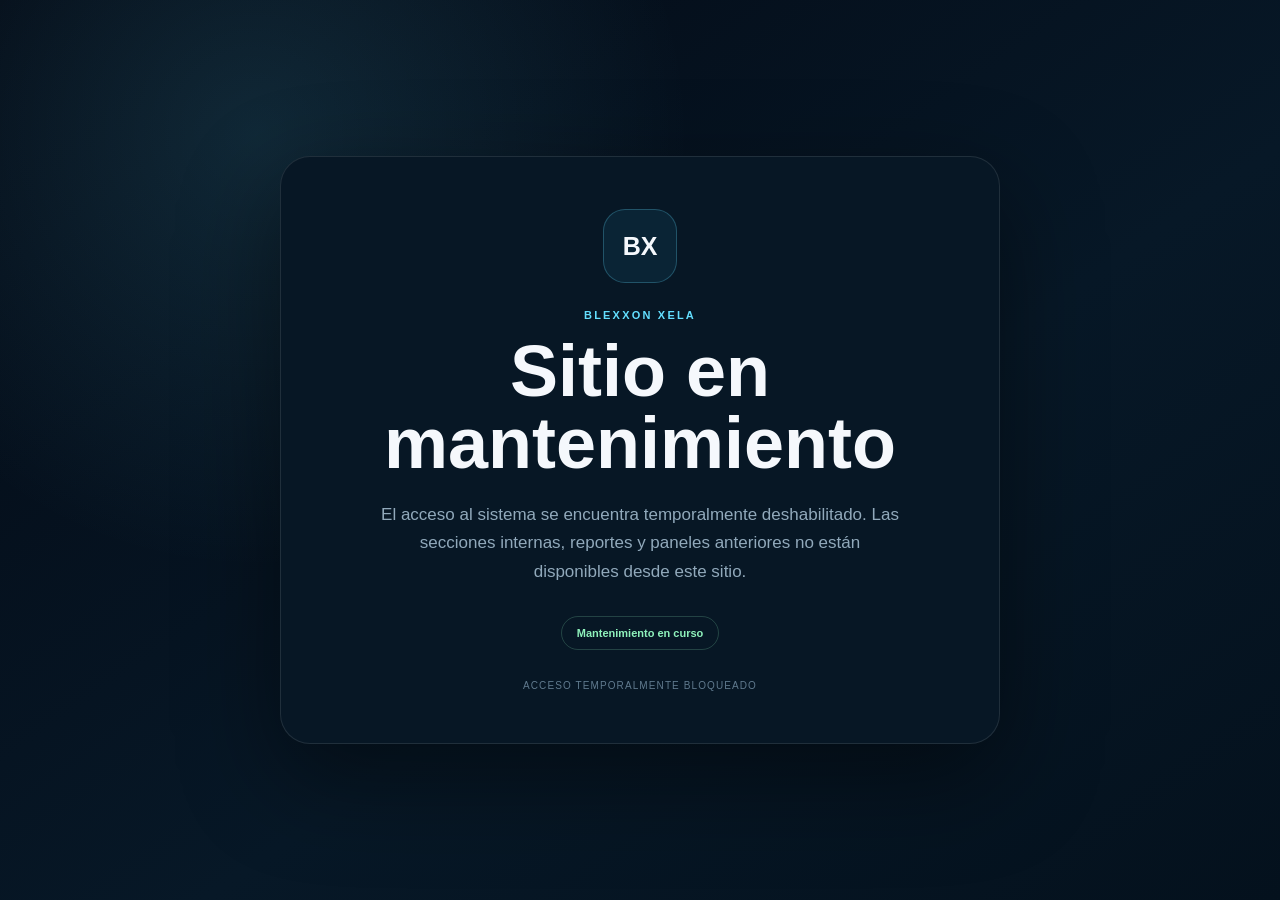
==== commit a8bd06cf: "Restore BLEXXON maintenance landing page" ====
--- a/index.html
+++ b/index.html
@@ -3,43 +3,28 @@
 <head>
   <meta charset="utf-8">
   <meta name="viewport" content="width=device-width,initial-scale=1,viewport-fit=cover">
+  <meta name="robots" content="noindex,nofollow,noarchive">
   <meta name="color-scheme" content="dark">
-  <meta name="robots" content="noindex,nofollow,noarchive">
   <title>BLEXXON XELA | Mantenimiento</title>
   <style>
-    :root{--bg:#030914;--bg2:#071827;--card:rgba(7,23,37,.82);--line:rgba(255,255,255,.10);--text:#f5f8fc;--muted:#91a9bb;--cyan:#63dfff;--green:#8ff2bc}
-    *{box-sizing:border-box}
-    html,body{margin:0;min-height:100%;background:#030914;color:var(--text);font-family:Inter,ui-sans-serif,-apple-system,BlinkMacSystemFont,"Segoe UI",Arial,sans-serif}
-    body{min-height:100vh;overflow:hidden}
-    .page{position:relative;min-height:100vh;display:grid;place-items:center;padding:24px;background:radial-gradient(circle at 18% 16%,rgba(99,223,255,.13),transparent 34%),radial-gradient(circle at 82% 78%,rgba(143,242,188,.08),transparent 30%),linear-gradient(145deg,var(--bg),var(--bg2) 58%,#04111d)}
-    .grid{position:absolute;inset:0;opacity:.16;background-image:linear-gradient(rgba(255,255,255,.045) 1px,transparent 1px),linear-gradient(90deg,rgba(255,255,255,.045) 1px,transparent 1px);background-size:42px 42px;mask-image:linear-gradient(to bottom,black,transparent 90%)}
-    .glow{position:absolute;width:320px;height:320px;border-radius:50%;background:rgba(99,223,255,.08);filter:blur(80px);animation:float 7s ease-in-out infinite}
-    .card{position:relative;z-index:1;width:min(720px,100%);padding:52px 42px;border:1px solid var(--line);border-radius:30px;background:var(--card);backdrop-filter:blur(18px);box-shadow:0 34px 100px rgba(0,0,0,.46);text-align:center}
-    .mark{width:74px;height:74px;margin:0 auto 26px;border-radius:22px;display:grid;place-items:center;border:1px solid rgba(99,223,255,.25);background:linear-gradient(145deg,rgba(99,223,255,.14),rgba(143,242,188,.07));box-shadow:inset 0 0 30px rgba(99,223,255,.06)}
-    .mark span{font-size:25px;font-weight:950;letter-spacing:-.05em;color:#dff8ff}
-    .eyebrow{font-size:11px;font-weight:900;letter-spacing:.20em;text-transform:uppercase;color:var(--cyan);margin-bottom:14px}
-    h1{margin:0;font-size:clamp(36px,7vw,72px);line-height:.98;letter-spacing:-.055em}
-    p{max-width:520px;margin:22px auto 0;color:var(--muted);font-size:clamp(15px,2vw,18px);line-height:1.65}
-    .status{display:inline-flex;align-items:center;gap:9px;margin-top:30px;padding:10px 15px;border-radius:999px;border:1px solid rgba(143,242,188,.20);background:rgba(143,242,188,.055);color:var(--green);font-size:11px;font-weight:900;letter-spacing:.08em;text-transform:uppercase}
-    .dot{width:8px;height:8px;border-radius:50%;background:var(--green);box-shadow:0 0 0 0 rgba(143,242,188,.45);animation:pulse 2s infinite}
-    .foot{margin-top:30px;color:#607a8e;font-size:10px;letter-spacing:.11em;text-transform:uppercase}
-    @keyframes pulse{70%{box-shadow:0 0 0 11px rgba(143,242,188,0)}100%{box-shadow:0 0 0 0 rgba(143,242,188,0)}}
-    @keyframes float{0%,100%{transform:translate(-22vw,-8vh)}50%{transform:translate(20vw,12vh)}}
-    @media(max-width:560px){.card{padding:42px 22px;border-radius:24px}.mark{width:64px;height:64px;border-radius:19px}.foot{margin-top:24px}}
-    @media(prefers-reduced-motion:reduce){*{animation:none!important}}
+    *{box-sizing:border-box}html,body{margin:0;min-height:100%;background:#030914;color:#f5f8fc;font-family:Arial,sans-serif}body{min-height:100vh}
+    .page{min-height:100vh;display:grid;place-items:center;padding:24px;background:radial-gradient(circle at 20% 15%,rgba(99,223,255,.13),transparent 34%),linear-gradient(145deg,#030914,#071827 58%,#04111d)}
+    .card{width:min(720px,100%);padding:52px 42px;border:1px solid rgba(255,255,255,.10);border-radius:30px;background:#071725;text-align:center;box-shadow:0 34px 100px rgba(0,0,0,.46)}
+    .mark{width:74px;height:74px;margin:0 auto 26px;border-radius:22px;display:grid;place-items:center;border:1px solid rgba(99,223,255,.25);background:#0a2435;font-size:25px;font-weight:900}
+    .eyebrow{font-size:11px;font-weight:900;letter-spacing:.20em;text-transform:uppercase;color:#63dfff;margin-bottom:14px}
+    h1{margin:0;font-size:clamp(36px,7vw,72px);line-height:1}.msg{max-width:520px;margin:22px auto 0;color:#91a9bb;font-size:17px;line-height:1.65}
+    .status{display:inline-block;margin-top:30px;padding:10px 15px;border-radius:999px;border:1px solid rgba(143,242,188,.20);color:#8ff2bc;font-size:11px;font-weight:900}.foot{margin-top:30px;color:#607a8e;font-size:10px;letter-spacing:.11em;text-transform:uppercase}
   </style>
 </head>
 <body>
-  <main class="page" aria-labelledby="maintenance-title">
-    <div class="grid" aria-hidden="true"></div>
-    <div class="glow" aria-hidden="true"></div>
+  <main class="page">
     <section class="card">
-      <div class="mark" aria-hidden="true"><span>BX</span></div>
+      <div class="mark">BX</div>
       <div class="eyebrow">BLEXXON XELA</div>
-      <h1 id="maintenance-title">Sitio en mantenimiento</h1>
-      <p>Estamos preparando una nueva versión de la plataforma. Todas las secciones anteriores se encuentran temporalmente fuera de servicio.</p>
-      <div class="status"><span class="dot"></span>Mantenimiento en curso</div>
-      <div class="foot">Acceso temporalmente deshabilitado</div>
+      <h1>Sitio en mantenimiento</h1>
+      <p class="msg">El acceso al sistema se encuentra temporalmente deshabilitado. Las secciones internas, reportes y paneles anteriores no están disponibles desde este sitio.</p>
+      <div class="status">Mantenimiento en curso</div>
+      <div class="foot">Acceso temporalmente bloqueado</div>
     </section>
   </main>
 </body>
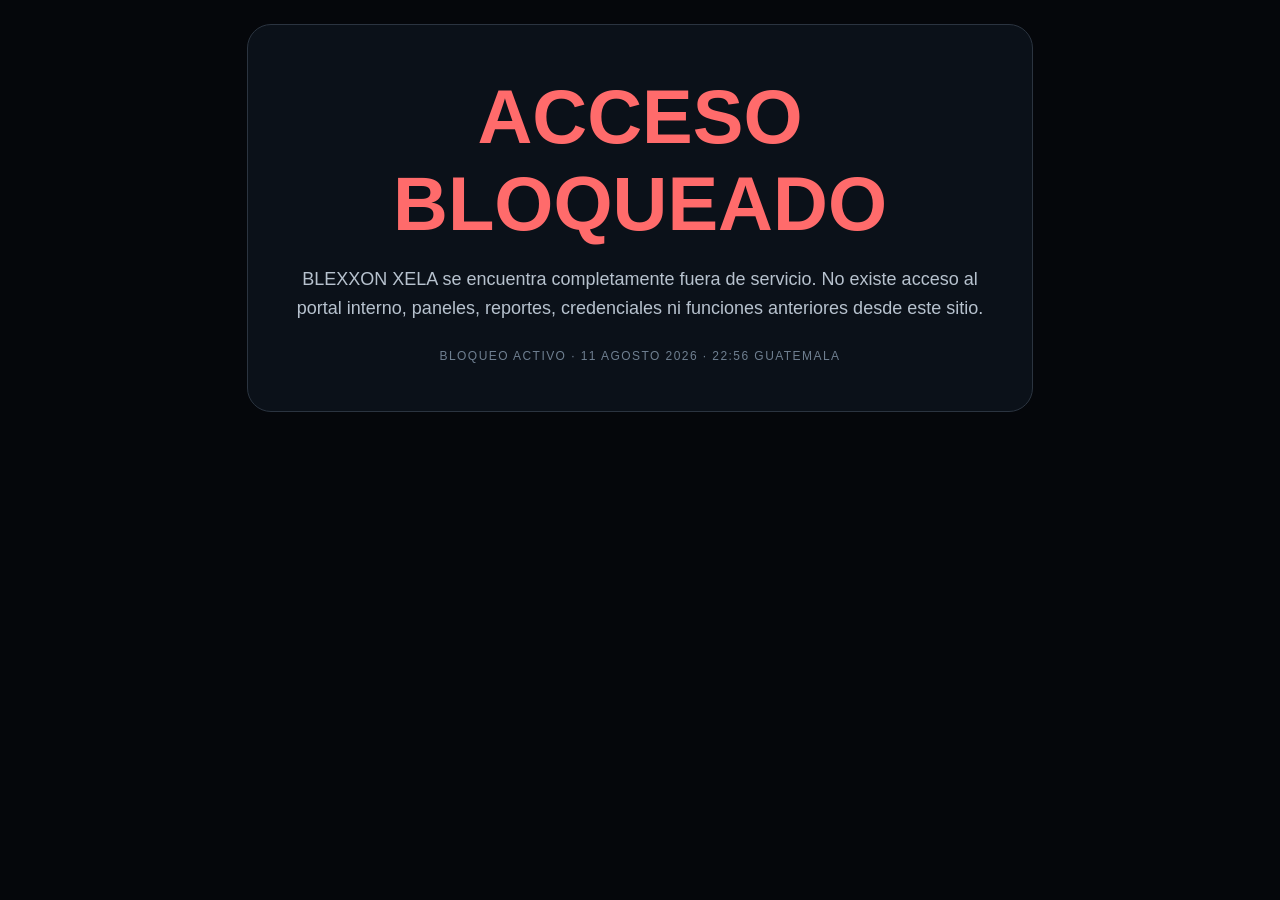
==== commit 933b0727: "Apply hard BLEXXON access block" ====
--- a/index.html
+++ b/index.html
@@ -1,31 +1,22 @@
 <!doctype html>
 <html lang="es">
 <head>
-  <meta charset="utf-8">
-  <meta name="viewport" content="width=device-width,initial-scale=1,viewport-fit=cover">
-  <meta name="robots" content="noindex,nofollow,noarchive">
-  <meta name="color-scheme" content="dark">
-  <title>BLEXXON XELA | Mantenimiento</title>
-  <style>
-    *{box-sizing:border-box}html,body{margin:0;min-height:100%;background:#030914;color:#f5f8fc;font-family:Arial,sans-serif}body{min-height:100vh}
-    .page{min-height:100vh;display:grid;place-items:center;padding:24px;background:radial-gradient(circle at 20% 15%,rgba(99,223,255,.13),transparent 34%),linear-gradient(145deg,#030914,#071827 58%,#04111d)}
-    .card{width:min(720px,100%);padding:52px 42px;border:1px solid rgba(255,255,255,.10);border-radius:30px;background:#071725;text-align:center;box-shadow:0 34px 100px rgba(0,0,0,.46)}
-    .mark{width:74px;height:74px;margin:0 auto 26px;border-radius:22px;display:grid;place-items:center;border:1px solid rgba(99,223,255,.25);background:#0a2435;font-size:25px;font-weight:900}
-    .eyebrow{font-size:11px;font-weight:900;letter-spacing:.20em;text-transform:uppercase;color:#63dfff;margin-bottom:14px}
-    h1{margin:0;font-size:clamp(36px,7vw,72px);line-height:1}.msg{max-width:520px;margin:22px auto 0;color:#91a9bb;font-size:17px;line-height:1.65}
-    .status{display:inline-block;margin-top:30px;padding:10px 15px;border-radius:999px;border:1px solid rgba(143,242,188,.20);color:#8ff2bc;font-size:11px;font-weight:900}.foot{margin-top:30px;color:#607a8e;font-size:10px;letter-spacing:.11em;text-transform:uppercase}
-  </style>
+<meta charset="utf-8">
+<meta name="viewport" content="width=device-width,initial-scale=1">
+<meta name="robots" content="noindex,nofollow,noarchive,nosnippet,noimageindex">
+<meta http-equiv="Cache-Control" content="no-store, no-cache, must-revalidate, max-age=0">
+<meta http-equiv="Pragma" content="no-cache">
+<meta http-equiv="Expires" content="0">
+<title>BLEXXON XELA | ACCESO BLOQUEADO</title>
+<style>
+html,body{margin:0;min-height:100%;background:#05070b;color:#fff;font-family:Arial,sans-serif}body{display:grid;place-items:center;padding:24px}.box{max-width:720px;text-align:center;border:1px solid #2b3440;border-radius:24px;padding:48px 32px;background:#0b1119}h1{font-size:clamp(38px,8vw,76px);margin:0;color:#ff6b6b}p{font-size:18px;line-height:1.6;color:#b7c2ce}.stamp{margin-top:26px;font-size:12px;letter-spacing:.12em;color:#6f7f90;text-transform:uppercase}
+</style>
 </head>
 <body>
-  <main class="page">
-    <section class="card">
-      <div class="mark">BX</div>
-      <div class="eyebrow">BLEXXON XELA</div>
-      <h1>Sitio en mantenimiento</h1>
-      <p class="msg">El acceso al sistema se encuentra temporalmente deshabilitado. Las secciones internas, reportes y paneles anteriores no están disponibles desde este sitio.</p>
-      <div class="status">Mantenimiento en curso</div>
-      <div class="foot">Acceso temporalmente bloqueado</div>
-    </section>
-  </main>
+<main class="box">
+<h1>ACCESO BLOQUEADO</h1>
+<p>BLEXXON XELA se encuentra completamente fuera de servicio. No existe acceso al portal interno, paneles, reportes, credenciales ni funciones anteriores desde este sitio.</p>
+<div class="stamp">Bloqueo activo · 11 agosto 2026 · 22:56 Guatemala</div>
+</main>
 </body>
 </html>
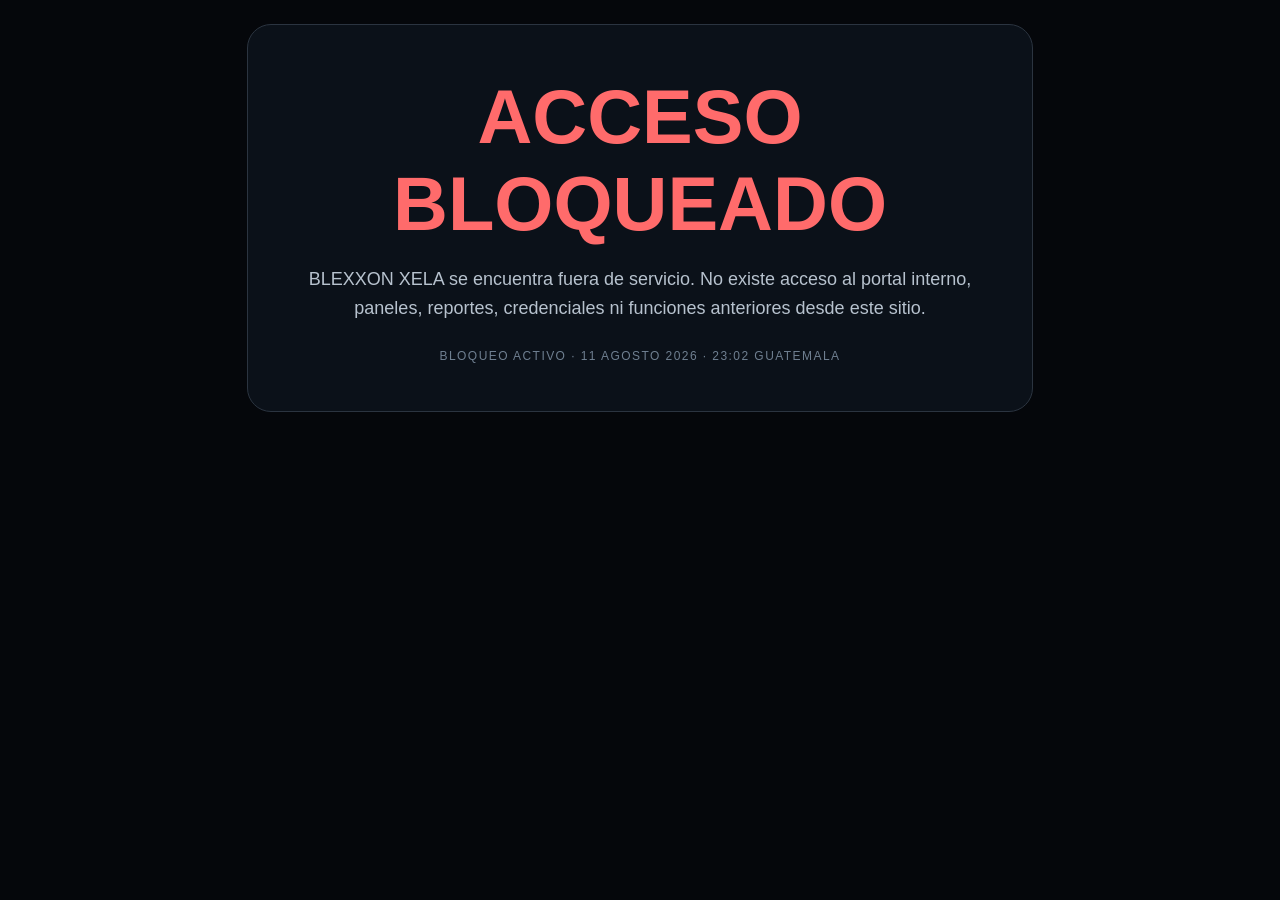
==== commit 77da36a7: "Publish hard access block" ====
--- a/index.html
+++ b/index.html
@@ -1,22 +1,2 @@
 <!doctype html>
-<html lang="es">
-<head>
-<meta charset="utf-8">
-<meta name="viewport" content="width=device-width,initial-scale=1">
-<meta name="robots" content="noindex,nofollow,noarchive,nosnippet,noimageindex">
-<meta http-equiv="Cache-Control" content="no-store, no-cache, must-revalidate, max-age=0">
-<meta http-equiv="Pragma" content="no-cache">
-<meta http-equiv="Expires" content="0">
-<title>BLEXXON XELA | ACCESO BLOQUEADO</title>
-<style>
-html,body{margin:0;min-height:100%;background:#05070b;color:#fff;font-family:Arial,sans-serif}body{display:grid;place-items:center;padding:24px}.box{max-width:720px;text-align:center;border:1px solid #2b3440;border-radius:24px;padding:48px 32px;background:#0b1119}h1{font-size:clamp(38px,8vw,76px);margin:0;color:#ff6b6b}p{font-size:18px;line-height:1.6;color:#b7c2ce}.stamp{margin-top:26px;font-size:12px;letter-spacing:.12em;color:#6f7f90;text-transform:uppercase}
-</style>
-</head>
-<body>
-<main class="box">
-<h1>ACCESO BLOQUEADO</h1>
-<p>BLEXXON XELA se encuentra completamente fuera de servicio. No existe acceso al portal interno, paneles, reportes, credenciales ni funciones anteriores desde este sitio.</p>
-<div class="stamp">Bloqueo activo · 11 agosto 2026 · 22:56 Guatemala</div>
-</main>
-</body>
-</html>
+<html lang="es"><head><meta charset="utf-8"><meta name="viewport" content="width=device-width,initial-scale=1"><meta name="robots" content="noindex,nofollow,noarchive"><title>BLEXXON XELA | ACCESO BLOQUEADO</title><style>html,body{margin:0;min-height:100%;background:#05070b;color:#fff;font-family:Arial,sans-serif}body{display:grid;place-items:center;padding:24px}.box{max-width:720px;text-align:center;border:1px solid #2b3440;border-radius:24px;padding:48px 32px;background:#0b1119}h1{font-size:clamp(38px,8vw,76px);margin:0;color:#ff6b6b}p{font-size:18px;line-height:1.6;color:#b7c2ce}.stamp{margin-top:26px;font-size:12px;letter-spacing:.12em;color:#6f7f90;text-transform:uppercase}</style></head><body><main class="box"><h1>ACCESO BLOQUEADO</h1><p>BLEXXON XELA se encuentra fuera de servicio. No existe acceso al portal interno, paneles, reportes, credenciales ni funciones anteriores desde este sitio.</p><div class="stamp">Bloqueo activo · 11 agosto 2026 · 23:02 Guatemala</div></main></body></html>
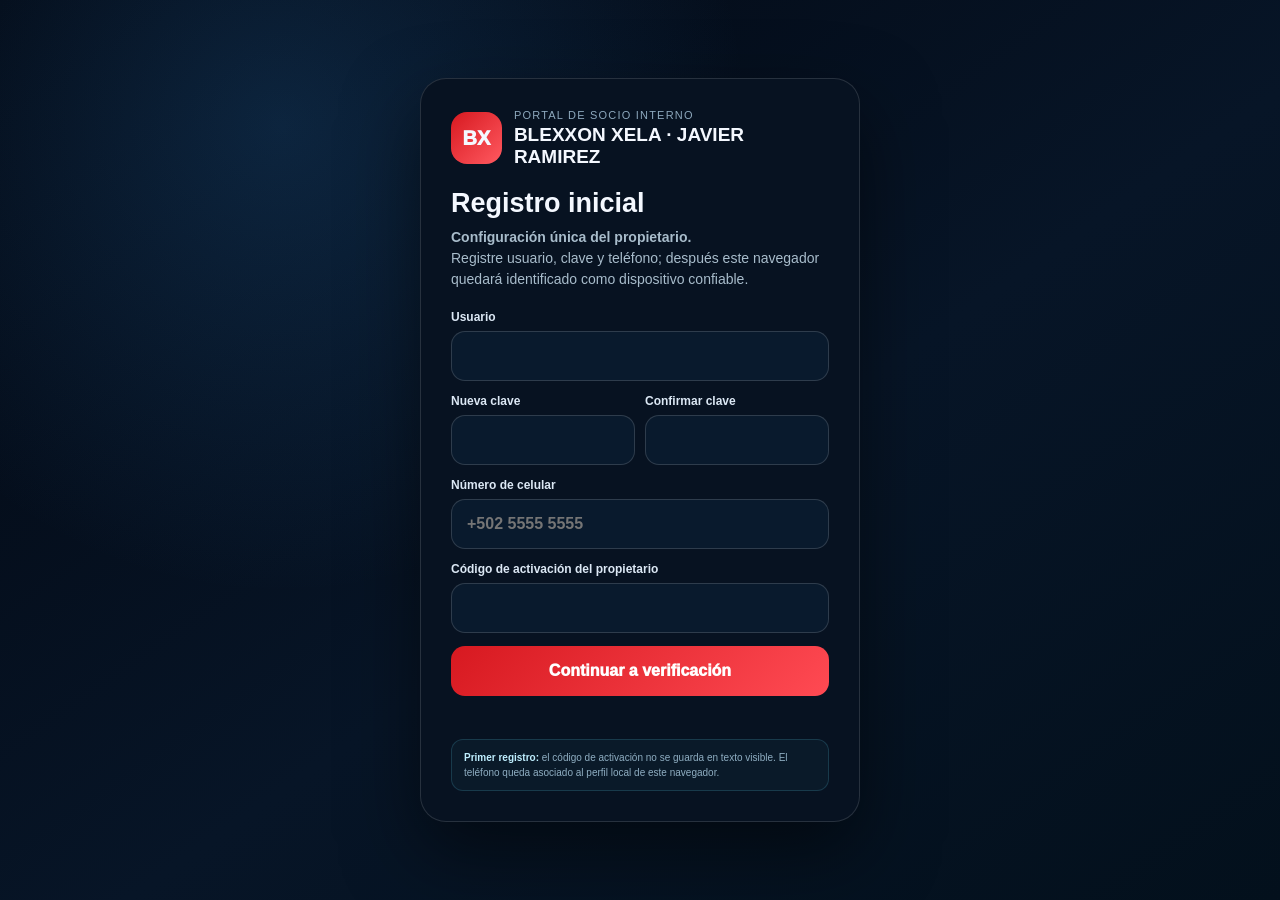
==== commit 5e4b21c9: "Publish BLEXXON Q2300 secure portal" ====
--- a/index.html
+++ b/index.html
@@ -1,2 +1,171 @@
 <!doctype html>
-<html lang="es"><head><meta charset="utf-8"><meta name="viewport" content="width=device-width,initial-scale=1"><meta name="robots" content="noindex,nofollow,noarchive"><title>BLEXXON XELA | ACCESO BLOQUEADO</title><style>html,body{margin:0;min-height:100%;background:#05070b;color:#fff;font-family:Arial,sans-serif}body{display:grid;place-items:center;padding:24px}.box{max-width:720px;text-align:center;border:1px solid #2b3440;border-radius:24px;padding:48px 32px;background:#0b1119}h1{font-size:clamp(38px,8vw,76px);margin:0;color:#ff6b6b}p{font-size:18px;line-height:1.6;color:#b7c2ce}.stamp{margin-top:26px;font-size:12px;letter-spacing:.12em;color:#6f7f90;text-transform:uppercase}</style></head><body><main class="box"><h1>ACCESO BLOQUEADO</h1><p>BLEXXON XELA se encuentra fuera de servicio. No existe acceso al portal interno, paneles, reportes, credenciales ni funciones anteriores desde este sitio.</p><div class="stamp">Bloqueo activo · 11 agosto 2026 · 23:02 Guatemala</div></main></body></html>+<html lang="es">
+<head>
+<meta charset="utf-8">
+<meta name="viewport" content="width=device-width,initial-scale=1,viewport-fit=cover">
+<meta name="color-scheme" content="dark">
+<meta name="robots" content="noindex,nofollow,noarchive">
+<title>BLEXXON XELA · SOCIO INTERNO · JAVIER RAMIREZ</title>
+<link rel="stylesheet" href="app.css?v=2300-1">
+</head>
+<body>
+<section class="login" id="loginView">
+  <div class="login-card">
+    <div class="brand"><div class="logo">BX</div><div><small>Portal de socio interno</small><strong>BLEXXON XELA · JAVIER RAMIREZ</strong></div></div>
+
+    <div class="auth-view" id="setupView">
+      <h1>Registro inicial</h1>
+      <p><b>Configuración única del propietario.</b><br>Registre usuario, clave y teléfono; después este navegador quedará identificado como dispositivo confiable.</p>
+      <form class="auth-grid" id="setupForm" autocomplete="off">
+        <label class="label">Usuario<input class="input" id="setupUser" autocomplete="username" required></label>
+        <div class="auth-row">
+          <label class="label">Nueva clave<input class="input" id="setupPass" type="password" autocomplete="new-password" minlength="6" required></label>
+          <label class="label">Confirmar clave<input class="input" id="setupPass2" type="password" autocomplete="new-password" minlength="6" required></label>
+        </div>
+        <label class="label">Número de celular<input class="input" id="setupPhone" type="tel" inputmode="tel" placeholder="+502 5555 5555" required></label>
+        <label class="label">Código de activación del propietario<input class="input" id="setupEnroll" autocomplete="one-time-code" required></label>
+        <button class="login-btn" type="submit">Continuar a verificación</button>
+      </form>
+      <div class="error" id="setupError"></div>
+      <p class="auth-note"><strong>Primer registro:</strong> el código de activación no se guarda en texto visible. El teléfono queda asociado al perfil local de este navegador.</p>
+    </div>
+
+    <div class="auth-view" id="verifyView">
+      <h1>Verificación en 2 pasos</h1>
+      <p>Confirme el primer registro con un código de 6 dígitos. En iPhone puede abrir Mensajes con el código preparado.</p>
+      <div class="auth-grid">
+        <a class="sms-link" id="smsLink" href="#">Abrir verificación en Mensajes</a>
+        <label class="label">Código de 6 dígitos<input class="input" id="otpInput" inputmode="numeric" maxlength="6" autocomplete="one-time-code"></label>
+        <button class="login-btn" id="verifyBtn" type="button">Verificar y registrar dispositivo</button>
+        <button class="secondary-btn" id="showOtpBtn" type="button">Mostrar código local de respaldo</button>
+      </div>
+      <div class="error" id="verifyError"></div>
+      <p class="auth-note">Esta versión usa verificación asistida por el navegador. Para SMS real enviado por servidor y bloqueo global de dispositivos se requiere un backend de autenticación.</p>
+    </div>
+
+    <div class="auth-view" id="trustedView">
+      <h1>Dispositivo reconocido</h1>
+      <p>El primer registro ya fue verificado en este navegador. Los siguientes accesos no solicitan nuevamente usuario, clave ni teléfono.</p>
+      <div class="device-card"><span>ID registrado</span><b id="deviceIdText">--</b></div>
+      <div class="device-card"><span>Dispositivo</span><b id="deviceLabelText">--</b></div>
+      <button class="login-btn" id="trustedLoginBtn" type="button">Ingresar con ID registrado</button>
+      <button class="secondary-btn" id="resetDeviceBtn" type="button" style="width:100%;margin-top:10px">Restablecer este dispositivo</button>
+      <p class="login-foot">Panel privado · BLEXXON · Guatemala</p>
+    </div>
+  </div>
+</section>
+
+<div class="app view-hidden" id="app" style="display:none">
+  <header class="header">
+    <div class="header-inner">
+      <div>
+        <h1>BLEXXON XELA · SOCIO INTERNO · JAVIER RAMIREZ</h1>
+        <div class="sub"><b>Socio interno</b> · Máquinas 01–02 · baterías 1–4 · horario financiero 9:00 a. m. a 11:00 p. m. · operación continua sin pausas</div>
+      </div>
+      <div class="header-actions">
+        <div class="pill" id="clock">--:--:--</div>
+        <div class="pill ok" id="operation">Estado</div>
+        <button class="logout" id="logout">Cerrar sesión</button>
+      </div>
+    </div>
+  </header>
+
+  <main>
+    <section class="hero">
+      <div class="hero-top">
+        <div>
+          <div class="kicker">BLEXXON XELA · PORTAL SOCIO INTERNO</div>
+          <h2>SOCIO INTERNO · JAVIER RAMIREZ</h2>
+          <p><b>Propietario de Máquinas 01 y 02.</b> Cada pistola opera a <b>Q100.00/h</b>; las dos pistolas generan <b>Q200.00/h por máquina</b>. Cada máquina alcanza una meta diaria de <b>Q2,300.00</b> en <b>11 h 30 min</b>, equivalente a <b>Q3.3333/min</b> y <b>Q0.05556/seg</b>. La meta conjunta es <b>Q4,600.00</b>. La jornada general se mantiene de <b>09:00 a 23:00</b>; al completar la meta a las 20:30, el sistema permanece en monitoreo hasta el cierre.</p>
+        </div>
+        <div class="chips"><span class="chip owner">SOCIO INTERNO</span><span class="chip">M01 · SK984681DMX</span><span class="chip">M02 · SK984682DMX</span></div>
+      </div>
+
+      <div class="kpis">
+        <div class="kpi"><span>Estado operativo</span><strong id="kpiState" class="green">--</strong></div>
+        <div class="kpi"><span>Producción instantánea</span><strong id="kpiNow" class="green">Q0.00/h</strong></div>
+        <div class="kpi"><span>Generado hoy</span><strong id="kpiToday" class="green">Q0.00</strong></div>
+        <div class="kpi"><span>Potencia combinada</span><strong id="kpiPower" class="amber">0 W</strong></div>
+        <div class="kpi"><span>Voltaje promedio</span><strong id="kpiVoltage" class="cyan">-- V</strong></div>
+        <div class="kpi"><span>Meta diaria conjunta</span><strong class="cyan">Q4,600.00</strong></div>
+      </div>
+      <div class="rate-strip">
+        <div class="rate-box"><span>Ritmo conjunto por hora</span><b>Q400.00/h</b></div>
+        <div class="rate-box"><span>Ritmo conjunto por minuto</span><b>Q6.6667/min</b></div>
+        <div class="rate-box"><span>Ritmo conjunto por segundo</span><b>Q0.11111/seg</b></div>
+      </div>
+
+      <div class="cycle">
+        <div class="cycle-head"><div class="cycle-title">Operación continua sincronizada M01 + M02</div><div class="cycle-state" id="cycleState">--</div></div>
+        <div class="track"><i id="cycleBar"></i></div>
+        <div class="cycle-meta">
+          <div class="mini"><span>Tiempo para meta Q4,600</span><b>11:30:00</b></div>
+          <div class="mini"><span>Horario general</span><b class="green">09:00–23:00</b></div>
+          <div class="mini"><span>Transcurrido jornada</span><b id="passed">00:00:00</b></div>
+          <div class="mini"><span>Restante para meta</span><b id="remaining">11:30:00</b></div>
+        </div>
+      </div>
+
+      <div class="machines">
+        <article class="machine" data-machine="1">
+          <div class="machine-top"><div><h3>Máquina 01</h3><div class="serial">SK984681DMX</div></div><div class="status" data-status="1">--</div></div>
+          <div class="machine-grid">
+            <div class="cell"><span>Voltaje estable</span><b class="cyan wide" data-voltage="1">-- V</b></div>
+            <div class="cell"><span>Consumo actual</span><b class="amber" data-power="1">0 W</b></div>
+            <div class="cell"><span>Producción actual</span><b class="green" data-hour="1">Q0.00/h</b></div>
+            <div class="cell"><span>Pistola 1</span><b class="green" data-gun-a="1">Q100.00/h</b></div>
+            <div class="cell"><span>Pistola 2</span><b class="green" data-gun-b="1">Q100.00/h</b></div>
+            <div class="cell"><span>Capacidad máquina</span><b class="cyan" data-capacity="1">Q200.00/h</b></div>
+            <div class="cell"><span>Producción por minuto</span><b class="cyan">Q3.3333/min</b></div>
+            <div class="cell"><span>Producción por segundo</span><b class="cyan">Q0.05556/seg</b></div>
+            <div class="cell"><span>Generado hoy</span><b class="green" data-today="1">Q0.00</b></div>
+            <div class="cell"><span>Batería asignada</span><b>Batería 1</b></div>
+            <div class="cell"><span>Fase</span><b data-phase="1">--</b></div>
+          </div>
+        </article>
+
+        <article class="machine" data-machine="2">
+          <div class="machine-top"><div><h3>Máquina 02</h3><div class="serial">SK984682DMX</div></div><div class="status" data-status="2">--</div></div>
+          <div class="machine-grid">
+            <div class="cell"><span>Voltaje estable</span><b class="cyan wide" data-voltage="2">-- V</b></div>
+            <div class="cell"><span>Consumo actual</span><b class="amber" data-power="2">0 W</b></div>
+            <div class="cell"><span>Producción actual</span><b class="green" data-hour="2">Q0.00/h</b></div>
+            <div class="cell"><span>Pistola 1</span><b class="green" data-gun-a="2">Q100.00/h</b></div>
+            <div class="cell"><span>Pistola 2</span><b class="green" data-gun-b="2">Q100.00/h</b></div>
+            <div class="cell"><span>Capacidad máquina</span><b class="cyan" data-capacity="2">Q200.00/h</b></div>
+            <div class="cell"><span>Producción por minuto</span><b class="cyan">Q3.3333/min</b></div>
+            <div class="cell"><span>Producción por segundo</span><b class="cyan">Q0.05556/seg</b></div>
+            <div class="cell"><span>Generado hoy</span><b class="green" data-today="2">Q0.00</b></div>
+            <div class="cell"><span>Batería asignada</span><b>Batería 2</b></div>
+            <div class="cell"><span>Fase</span><b data-phase="2">--</b></div>
+          </div>
+        </article>
+      </div>
+
+      <div class="battery-title"><h3>Baterías autorizadas · Xela</h3><small>B1 → M01 · B2 → M02 · B3/B4 reserva completa · balanceo dinámico sin detener las máquinas</small></div>
+      <div class="batteries">
+        <div class="battery active"><div class="battery-head"><span>Batería 1 · M01</span><b data-bat-pct="1">98.0%</b></div><div class="battery-bar"><i data-bat-bar="1"></i></div><small data-bat-status="1">Suministro exclusivo M01</small><div class="load" data-bat-load="1">0 W</div><div class="health">SOH 99.4% · balanceo dinámico en línea</div></div>
+        <div class="battery active"><div class="battery-head"><span>Batería 2 · M02</span><b data-bat-pct="2">97.0%</b></div><div class="battery-bar"><i data-bat-bar="2"></i></div><small data-bat-status="2">Suministro exclusivo M02</small><div class="load" data-bat-load="2">0 W</div><div class="health">SOH 99.3% · balanceo dinámico en línea</div></div>
+        <div class="battery reserve"><div class="battery-head"><span>Batería 3 · reserva</span><b>100.0%</b></div><div class="battery-bar"><i></i></div><small>Reserva completa · sin consumo</small><div class="load">0 W asignados</div><div class="health">SOH 99.8% · 100% disponible</div></div>
+        <div class="battery reserve"><div class="battery-head"><span>Batería 4 · reserva</span><b>100.0%</b></div><div class="battery-bar"><i></i></div><small>Reserva completa · sin consumo</small><div class="load">0 W asignados</div><div class="health">SOH 99.8% · 100% disponible</div></div>
+      </div>
+
+      <div class="report">
+        <div class="report-head">
+          <div><div class="kicker">REPORTE PERSONAL</div><h3>Producción financiera · corte al momento</h3><small>El archivo Excel refleja el estado exacto al presionar el botón: tarifa por pistola, producción por máquina, operación continua, voltajes, consumo, baterías, meta diaria conjunta de Q4,600.00 y meta individual de Q2,300.00 y acumulado del día.</small></div>
+          <button class="excel" id="excel">Descargar reporte Excel</button>
+        </div>
+        <div class="report-grid">
+          <div><span>Fecha / hora Guatemala</span><b id="reportTime">--</b></div>
+          <div><span>Producción instantánea</span><b id="reportNow" class="green">Q0.00/h</b></div>
+          <div><span>Generado hoy</span><b id="reportToday" class="green">Q0.00</b></div>
+          <div><span>Fase actual</span><b id="reportPhase" class="cyan">--</b></div>
+        </div>
+      </div>
+    </section>
+  </main>
+  <div class="footer">BLEXXON XELA · SOCIO INTERNO · JAVIER RAMIREZ · acceso autorizado a M01, M02 y baterías 1–4</div>
+</div>
+<script src="app.js?v=2300-1"></script>
+</body>
+</html>
--- a/app.css
+++ b/app.css
@@ -0,0 +1,51 @@
+:root{
+  --bg:#030914;--bg2:#061522;--card:#071725;--card2:#082033;--line:rgba(255,255,255,.09);
+  --cyan:#63dfff;--green:#8ff2bc;--amber:#ffd27a;--red:#ff8589;--text:#f4f8ff;--muted:#8ea8bb;
+}
+*{box-sizing:border-box}
+html,body{margin:0;min-height:100%;background:linear-gradient(145deg,#020711,#071527 55%,#03101c);color:var(--text);font-family:Inter,ui-sans-serif,-apple-system,BlinkMacSystemFont,"Segoe UI",Arial,sans-serif;font-variant-numeric:tabular-nums;font-feature-settings:"tnum" 1}
+body{min-height:100vh}
+button,input{font:inherit}
+[hidden],.view-hidden{display:none!important}
+
+.login{min-height:100vh;display:grid;place-items:center;padding:24px;background:radial-gradient(circle at 22% 14%,rgba(48,137,215,.20),transparent 37%),linear-gradient(145deg,#020711,#071527 55%,#03101c)}
+.login-card{width:min(440px,100%);padding:30px;border-radius:26px;background:#071221;border:1px solid rgba(255,255,255,.13);box-shadow:0 30px 75px rgba(0,0,0,.5)}
+.brand{display:flex;align-items:center;gap:12px;margin-bottom:20px}
+.logo{width:52px;height:52px;border-radius:16px;display:grid;place-items:center;background:linear-gradient(135deg,#d71920,#ff5960);font-weight:950;font-size:20px}
+.brand small{display:block;color:#8da8bd;font-size:11px;letter-spacing:.11em;text-transform:uppercase;margin-bottom:3px}.brand strong{font-size:19px}
+.login h1{margin:0 0 8px;font-size:27px;line-height:1.15}.login p{margin:0 0 20px;color:#a8bccb;font-size:14px;line-height:1.5}
+.form{display:grid;gap:13px}.label{display:grid;gap:7px;color:#dce8f5;font-size:12px;font-weight:850}
+.input{width:100%;height:50px;border-radius:14px;border:1px solid rgba(255,255,255,.15);background:#091a2d;color:white;padding:0 15px;font-size:16px;outline:none}.input:focus{border-color:#52b7ff;box-shadow:0 0 0 3px rgba(82,183,255,.12)}
+.login-btn{height:50px;border:0;border-radius:14px;background:linear-gradient(135deg,#d71920,#ff4a53);color:white;font-weight:950;cursor:pointer}
+.error{min-height:20px;margin-top:11px;color:#ff8d92;font-size:12px;font-weight:850;text-align:center}.login-foot{margin:12px 0 0!important;text-align:center;font-size:10px!important;color:#68829a!important}
+.auth-view{display:none}.auth-view.active{display:block}.auth-grid{display:grid;gap:13px}.auth-row{display:grid;grid-template-columns:1fr 1fr;gap:10px}.auth-note{margin:12px 0 0!important;padding:10px 12px;border:1px solid rgba(99,223,255,.16);border-radius:12px;background:rgba(99,223,255,.04);color:#8faec2!important;font-size:10px!important;line-height:1.5!important}.auth-note strong{color:#bfefff}.device-card{padding:15px;border-radius:16px;border:1px solid rgba(143,242,188,.20);background:rgba(143,242,188,.05);margin:14px 0}.device-card span{display:block;color:#84a2b6;font-size:10px;text-transform:uppercase;letter-spacing:.08em}.device-card b{display:block;margin-top:6px;color:#bdf7d7;font-family:ui-monospace,SFMono-Regular,Menlo,monospace;font-size:12px;overflow-wrap:anywhere}.secondary-btn{height:46px;border-radius:13px;border:1px solid rgba(99,223,255,.24);background:#0a2132;color:#bfefff;font-weight:900;cursor:pointer}.sms-link{display:flex;min-height:46px;align-items:center;justify-content:center;text-decoration:none;border-radius:13px;border:1px solid rgba(143,242,188,.22);background:#0b5b47;color:#effff8;font-weight:950}.rate-strip{display:grid;grid-template-columns:repeat(3,minmax(0,1fr));gap:9px;margin-top:12px}.rate-box{padding:12px;border-radius:14px;background:#071725;border:1px solid rgba(99,223,255,.14)}.rate-box span{display:block;color:var(--muted);font-size:9px}.rate-box b{display:block;margin-top:5px;color:#91eaff;font-size:15px}.target-done{color:#8ff2bc!important}.target-wait{color:#ffd27a!important}@media(max-width:560px){.auth-row,.rate-strip{grid-template-columns:1fr}}
+
+.app{min-height:100vh;background:linear-gradient(145deg,#020711,#071527 58%,#03101c)}
+.header{border-bottom:1px solid rgba(99,223,255,.17);background:#04101d;padding:19px 24px}
+.header-inner{max-width:1500px;margin:auto;display:flex;justify-content:space-between;gap:18px;align-items:center}
+.header h1{margin:0;font-size:27px;letter-spacing:-.03em}.header .sub{margin-top:6px;color:#8fa9ba;font-size:12px;line-height:1.45}.header .sub b{color:#9ee9ff}
+.header-actions{display:flex;gap:8px;align-items:center;flex-wrap:wrap;justify-content:flex-end}.pill{min-height:34px;padding:0 11px;border-radius:999px;border:1px solid rgba(255,255,255,.1);background:#071725;display:flex;align-items:center;color:#c7d8e5;font-size:11px;font-weight:900;white-space:nowrap}.pill.ok{color:var(--green);border-color:rgba(143,242,188,.22)}
+.logout{min-height:34px;padding:0 12px;border-radius:10px;border:1px solid rgba(255,255,255,.12);background:#0a1c2b;color:#dbe9f3;font-weight:900;cursor:pointer}
+
+main{max-width:1500px;margin:auto;padding:20px 24px 32px}
+.hero{padding:20px;border:1px solid rgba(99,223,255,.2);border-radius:24px;background:radial-gradient(circle at 12% 0%,rgba(99,223,255,.08),transparent 33%),#061522}
+.hero-top{display:flex;justify-content:space-between;gap:18px;align-items:flex-start;flex-wrap:wrap}.kicker{font-size:10px;font-weight:950;letter-spacing:.13em;color:#86e7ff}.hero h2{margin:5px 0 7px;font-size:27px;letter-spacing:-.03em}.hero p{margin:0;color:var(--muted);font-size:13px;line-height:1.55;max-width:950px}.chips{display:flex;gap:7px;flex-wrap:wrap}.chip{padding:8px 10px;border-radius:999px;border:1px solid rgba(99,223,255,.22);background:rgba(99,223,255,.06);color:#bfefff;font-size:10px;font-weight:950}.chip.owner{color:var(--green);border-color:rgba(143,242,188,.24);background:rgba(143,242,188,.05)}
+
+.kpis{display:grid;grid-template-columns:repeat(6,minmax(0,1fr));gap:10px;margin-top:17px}.kpi{min-height:88px;padding:13px;border-radius:16px;background:#071725;border:1px solid var(--line);overflow:hidden}.kpi span{display:block;color:var(--muted);font-size:10px;line-height:1.3}.kpi strong{display:block;margin-top:7px;font-size:19px;white-space:nowrap}.green{color:var(--green)!important}.cyan{color:#91eaff!important}.amber{color:var(--amber)!important}
+
+.cycle{margin-top:14px;padding:15px;border-radius:18px;background:#071725;border:1px solid var(--line)}.cycle-head{display:flex;justify-content:space-between;gap:12px;align-items:center;flex-wrap:wrap}.cycle-title{font-weight:950;font-size:13px}.cycle-state{padding:8px 11px;border-radius:999px;border:1px solid rgba(143,242,188,.25);background:rgba(143,242,188,.06);color:var(--green);font-size:11px;font-weight:950;white-space:nowrap}.cycle-state.discharge{color:var(--amber);border-color:rgba(255,210,122,.26);background:rgba(255,210,122,.06)}.cycle-state.closed{color:#aab9c4;border-color:rgba(255,255,255,.12);background:rgba(255,255,255,.03)}
+.track{height:9px;margin:12px 0 9px;border-radius:999px;background:#10293b;overflow:hidden}.track i{display:block;height:100%;width:0;background:linear-gradient(90deg,#19d37d,#63dfff);border-radius:inherit;transition:width .85s linear}.track i.discharge{background:linear-gradient(90deg,#ffb020,#ff8589)}
+.cycle-meta{display:grid;grid-template-columns:repeat(4,minmax(0,1fr));gap:8px}.mini{padding:10px;border-radius:13px;background:#061522;border:1px solid rgba(255,255,255,.07);overflow:hidden}.mini span{display:block;color:var(--muted);font-size:9px}.mini b{display:block;margin-top:4px;font-size:13px;white-space:nowrap}
+
+.machines{display:grid;grid-template-columns:1fr 1fr;gap:13px;margin-top:15px}.machine{padding:16px;border-radius:19px;border:1px solid rgba(99,223,255,.18);background:linear-gradient(150deg,#082033,#061522)}.machine-top{display:flex;justify-content:space-between;gap:12px;align-items:flex-start}.machine h3{margin:0 0 3px;font-size:19px}.serial{font-family:ui-monospace,SFMono-Regular,Menlo,monospace;color:#9db6c8;font-size:10px;letter-spacing:.04em}.status{padding:7px 9px;border-radius:999px;border:1px solid rgba(143,242,188,.22);background:rgba(143,242,188,.05);color:var(--green);font-size:9px;font-weight:950;white-space:nowrap}.status.pause{color:var(--amber);border-color:rgba(255,210,122,.25);background:rgba(255,210,122,.05)}.status.closed{color:#aab9c4;border-color:rgba(255,255,255,.11);background:rgba(255,255,255,.03)}
+.machine-grid{display:grid;grid-template-columns:repeat(3,minmax(0,1fr));gap:8px;margin-top:12px}.cell{min-height:64px;padding:9px;border-radius:12px;background:#071725;border:1px solid rgba(255,255,255,.07);overflow:hidden}.cell span{display:block;color:var(--muted);font-size:9px;line-height:1.25}.cell b{display:block;margin-top:5px;font-size:13px;white-space:nowrap;min-width:10ch}.cell .wide{min-width:18ch;font-size:12px}
+
+.battery-title{display:flex;justify-content:space-between;gap:10px;align-items:center;flex-wrap:wrap;margin:19px 0 10px}.battery-title h3{margin:0;font-size:18px}.battery-title small{color:var(--muted);font-size:10px}.batteries{display:grid;grid-template-columns:repeat(4,minmax(0,1fr));gap:9px}.battery{padding:13px;border-radius:16px;background:#071725;border:1px solid rgba(255,255,255,.09)}.battery.active{border-color:rgba(143,242,188,.25)}.battery.reserve{border-color:rgba(99,223,255,.2)}.battery-head{display:flex;justify-content:space-between;gap:8px;align-items:center;font-size:11px;font-weight:950}.battery-head b{color:var(--green);min-width:6ch;text-align:right}.battery-bar{height:8px;border-radius:999px;background:#10293b;overflow:hidden;margin:9px 0}.battery-bar i{display:block;height:100%;width:100%;background:linear-gradient(90deg,#19d37d,#75f0ac);border-radius:inherit;transition:width .9s linear}.battery small{display:block;color:var(--muted);font-size:9px;line-height:1.4;min-height:25px}.load{margin-top:6px;color:#91eaff;font-size:10px;font-weight:900}.health{margin-top:5px;color:#a0eac1;font-size:9px;font-weight:900}
+
+.report{margin-top:15px;padding:15px;border-radius:18px;background:#071725;border:1px solid rgba(143,242,188,.16)}.report-head{display:flex;justify-content:space-between;gap:14px;align-items:center;flex-wrap:wrap}.report h3{margin:3px 0 5px;font-size:18px}.report small{display:block;color:var(--muted);font-size:10px;line-height:1.45}.excel{min-height:42px;padding:0 15px;border-radius:12px;border:1px solid rgba(143,242,188,.22);background:#0d6b51;color:#effff8;font-weight:950;cursor:pointer}.report-grid{display:grid;grid-template-columns:repeat(4,minmax(0,1fr));gap:8px;margin-top:12px}.report-grid>div{min-height:64px;padding:9px;border-radius:12px;background:#061522;border:1px solid rgba(255,255,255,.07);overflow:hidden}.report-grid span{display:block;color:var(--muted);font-size:9px}.report-grid b{display:block;margin-top:5px;font-size:12px;white-space:nowrap;min-width:14ch}
+.footer{padding:18px 24px;text-align:center;color:#658099;font-size:9px}
+
+@media(max-width:1180px){.kpis{grid-template-columns:repeat(3,1fr)}.batteries{grid-template-columns:repeat(2,1fr)}}
+@media(max-width:840px){.header-inner{align-items:flex-start;flex-direction:column}.header-actions{justify-content:flex-start}.machines{grid-template-columns:1fr}.cycle-meta,.report-grid{grid-template-columns:repeat(2,1fr)}}
+@media(max-width:560px){.header{padding:17px 16px}.header h1{font-size:22px}main{padding:14px 12px 24px}.hero{padding:15px}.hero h2{font-size:22px}.kpis{grid-template-columns:repeat(2,1fr)}.machine-grid{grid-template-columns:repeat(2,1fr)}.batteries,.cycle-meta,.report-grid{grid-template-columns:1fr}.login-card{padding:23px}}
+@media(prefers-reduced-motion:reduce){*{transition:none!important;scroll-behavior:auto!important}}
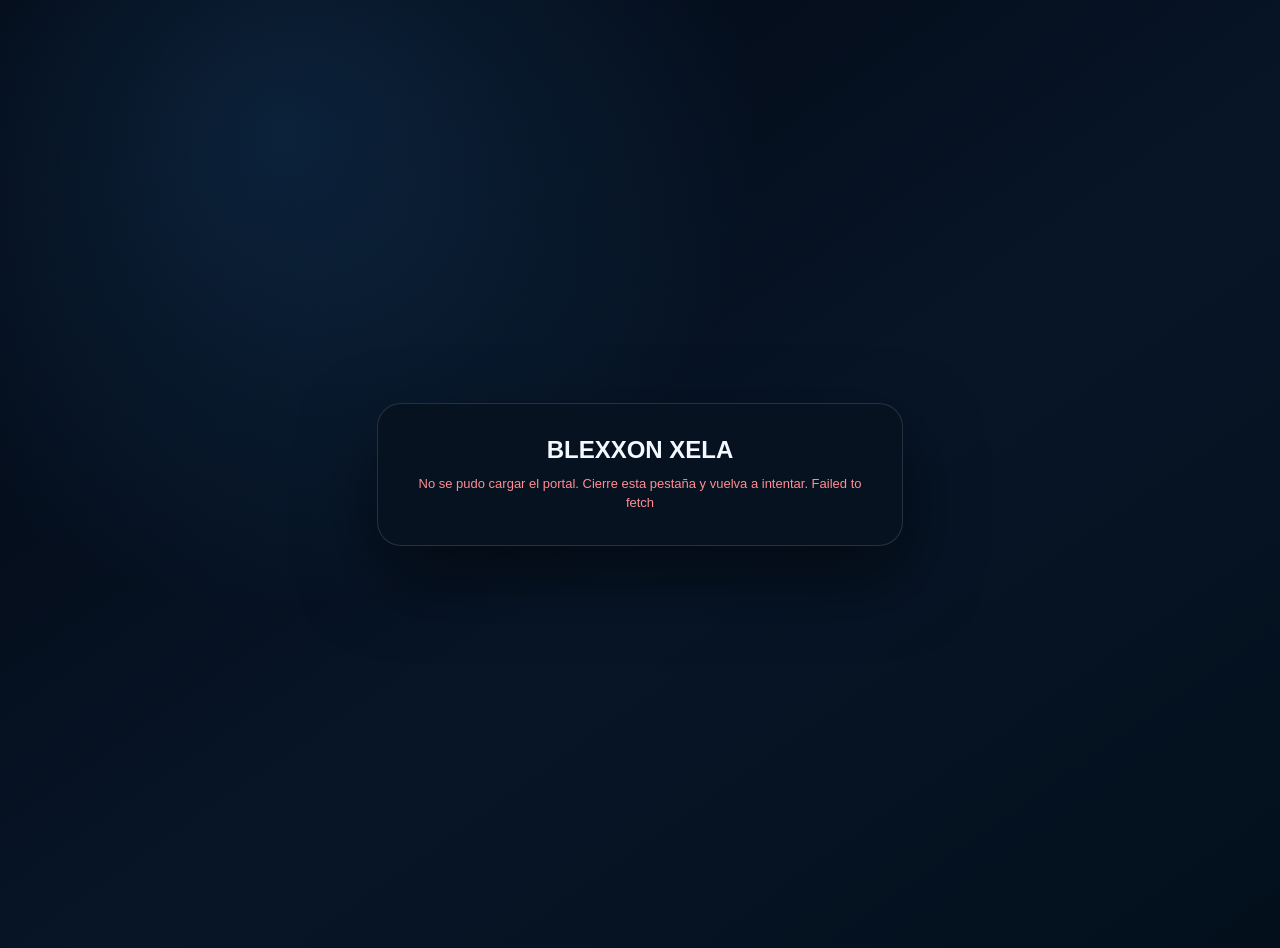
==== commit c2bf315b: "Fix BLEXXON Safari asset loading" ====
--- a/index.html
+++ b/index.html
@@ -6,166 +6,58 @@
 <meta name="color-scheme" content="dark">
 <meta name="robots" content="noindex,nofollow,noarchive">
 <title>BLEXXON XELA · SOCIO INTERNO · JAVIER RAMIREZ</title>
-<link rel="stylesheet" href="app.css?v=2300-1">
+<style>
+html,body{margin:0;min-height:100%;background:#030914;color:#f4f8ff;font-family:-apple-system,BlinkMacSystemFont,"Segoe UI",Arial,sans-serif}
+#boot{min-height:100vh;display:grid;place-items:center;padding:24px;text-align:center;background:radial-gradient(circle at 22% 14%,rgba(48,137,215,.18),transparent 37%),linear-gradient(145deg,#020711,#071527 55%,#03101c)}
+#boot .box{width:min(460px,100%);padding:32px;border-radius:24px;background:#071221;border:1px solid rgba(255,255,255,.13);box-shadow:0 30px 75px rgba(0,0,0,.5)}
+#boot b{display:block;font-size:24px}#boot span{display:block;margin-top:10px;color:#8ea8bb;font-size:13px;line-height:1.5}
+#boot .err{color:#ff8d92}
+</style>
 </head>
 <body>
-<section class="login" id="loginView">
-  <div class="login-card">
-    <div class="brand"><div class="logo">BX</div><div><small>Portal de socio interno</small><strong>BLEXXON XELA · JAVIER RAMIREZ</strong></div></div>
-
-    <div class="auth-view" id="setupView">
-      <h1>Registro inicial</h1>
-      <p><b>Configuración única del propietario.</b><br>Registre usuario, clave y teléfono; después este navegador quedará identificado como dispositivo confiable.</p>
-      <form class="auth-grid" id="setupForm" autocomplete="off">
-        <label class="label">Usuario<input class="input" id="setupUser" autocomplete="username" required></label>
-        <div class="auth-row">
-          <label class="label">Nueva clave<input class="input" id="setupPass" type="password" autocomplete="new-password" minlength="6" required></label>
-          <label class="label">Confirmar clave<input class="input" id="setupPass2" type="password" autocomplete="new-password" minlength="6" required></label>
-        </div>
-        <label class="label">Número de celular<input class="input" id="setupPhone" type="tel" inputmode="tel" placeholder="+502 5555 5555" required></label>
-        <label class="label">Código de activación del propietario<input class="input" id="setupEnroll" autocomplete="one-time-code" required></label>
-        <button class="login-btn" type="submit">Continuar a verificación</button>
-      </form>
-      <div class="error" id="setupError"></div>
-      <p class="auth-note"><strong>Primer registro:</strong> el código de activación no se guarda en texto visible. El teléfono queda asociado al perfil local de este navegador.</p>
-    </div>
-
-    <div class="auth-view" id="verifyView">
-      <h1>Verificación en 2 pasos</h1>
-      <p>Confirme el primer registro con un código de 6 dígitos. En iPhone puede abrir Mensajes con el código preparado.</p>
-      <div class="auth-grid">
-        <a class="sms-link" id="smsLink" href="#">Abrir verificación en Mensajes</a>
-        <label class="label">Código de 6 dígitos<input class="input" id="otpInput" inputmode="numeric" maxlength="6" autocomplete="one-time-code"></label>
-        <button class="login-btn" id="verifyBtn" type="button">Verificar y registrar dispositivo</button>
-        <button class="secondary-btn" id="showOtpBtn" type="button">Mostrar código local de respaldo</button>
-      </div>
-      <div class="error" id="verifyError"></div>
-      <p class="auth-note">Esta versión usa verificación asistida por el navegador. Para SMS real enviado por servidor y bloqueo global de dispositivos se requiere un backend de autenticación.</p>
-    </div>
-
-    <div class="auth-view" id="trustedView">
-      <h1>Dispositivo reconocido</h1>
-      <p>El primer registro ya fue verificado en este navegador. Los siguientes accesos no solicitan nuevamente usuario, clave ni teléfono.</p>
-      <div class="device-card"><span>ID registrado</span><b id="deviceIdText">--</b></div>
-      <div class="device-card"><span>Dispositivo</span><b id="deviceLabelText">--</b></div>
-      <button class="login-btn" id="trustedLoginBtn" type="button">Ingresar con ID registrado</button>
-      <button class="secondary-btn" id="resetDeviceBtn" type="button" style="width:100%;margin-top:10px">Restablecer este dispositivo</button>
-      <p class="login-foot">Panel privado · BLEXXON · Guatemala</p>
-    </div>
-  </div>
-</section>
-
-<div class="app view-hidden" id="app" style="display:none">
-  <header class="header">
-    <div class="header-inner">
-      <div>
-        <h1>BLEXXON XELA · SOCIO INTERNO · JAVIER RAMIREZ</h1>
-        <div class="sub"><b>Socio interno</b> · Máquinas 01–02 · baterías 1–4 · horario financiero 9:00 a. m. a 11:00 p. m. · operación continua sin pausas</div>
-      </div>
-      <div class="header-actions">
-        <div class="pill" id="clock">--:--:--</div>
-        <div class="pill ok" id="operation">Estado</div>
-        <button class="logout" id="logout">Cerrar sesión</button>
-      </div>
-    </div>
-  </header>
-
-  <main>
-    <section class="hero">
-      <div class="hero-top">
-        <div>
-          <div class="kicker">BLEXXON XELA · PORTAL SOCIO INTERNO</div>
-          <h2>SOCIO INTERNO · JAVIER RAMIREZ</h2>
-          <p><b>Propietario de Máquinas 01 y 02.</b> Cada pistola opera a <b>Q100.00/h</b>; las dos pistolas generan <b>Q200.00/h por máquina</b>. Cada máquina alcanza una meta diaria de <b>Q2,300.00</b> en <b>11 h 30 min</b>, equivalente a <b>Q3.3333/min</b> y <b>Q0.05556/seg</b>. La meta conjunta es <b>Q4,600.00</b>. La jornada general se mantiene de <b>09:00 a 23:00</b>; al completar la meta a las 20:30, el sistema permanece en monitoreo hasta el cierre.</p>
-        </div>
-        <div class="chips"><span class="chip owner">SOCIO INTERNO</span><span class="chip">M01 · SK984681DMX</span><span class="chip">M02 · SK984682DMX</span></div>
-      </div>
-
-      <div class="kpis">
-        <div class="kpi"><span>Estado operativo</span><strong id="kpiState" class="green">--</strong></div>
-        <div class="kpi"><span>Producción instantánea</span><strong id="kpiNow" class="green">Q0.00/h</strong></div>
-        <div class="kpi"><span>Generado hoy</span><strong id="kpiToday" class="green">Q0.00</strong></div>
-        <div class="kpi"><span>Potencia combinada</span><strong id="kpiPower" class="amber">0 W</strong></div>
-        <div class="kpi"><span>Voltaje promedio</span><strong id="kpiVoltage" class="cyan">-- V</strong></div>
-        <div class="kpi"><span>Meta diaria conjunta</span><strong class="cyan">Q4,600.00</strong></div>
-      </div>
-      <div class="rate-strip">
-        <div class="rate-box"><span>Ritmo conjunto por hora</span><b>Q400.00/h</b></div>
-        <div class="rate-box"><span>Ritmo conjunto por minuto</span><b>Q6.6667/min</b></div>
-        <div class="rate-box"><span>Ritmo conjunto por segundo</span><b>Q0.11111/seg</b></div>
-      </div>
-
-      <div class="cycle">
-        <div class="cycle-head"><div class="cycle-title">Operación continua sincronizada M01 + M02</div><div class="cycle-state" id="cycleState">--</div></div>
-        <div class="track"><i id="cycleBar"></i></div>
-        <div class="cycle-meta">
-          <div class="mini"><span>Tiempo para meta Q4,600</span><b>11:30:00</b></div>
-          <div class="mini"><span>Horario general</span><b class="green">09:00–23:00</b></div>
-          <div class="mini"><span>Transcurrido jornada</span><b id="passed">00:00:00</b></div>
-          <div class="mini"><span>Restante para meta</span><b id="remaining">11:30:00</b></div>
-        </div>
-      </div>
-
-      <div class="machines">
-        <article class="machine" data-machine="1">
-          <div class="machine-top"><div><h3>Máquina 01</h3><div class="serial">SK984681DMX</div></div><div class="status" data-status="1">--</div></div>
-          <div class="machine-grid">
-            <div class="cell"><span>Voltaje estable</span><b class="cyan wide" data-voltage="1">-- V</b></div>
-            <div class="cell"><span>Consumo actual</span><b class="amber" data-power="1">0 W</b></div>
-            <div class="cell"><span>Producción actual</span><b class="green" data-hour="1">Q0.00/h</b></div>
-            <div class="cell"><span>Pistola 1</span><b class="green" data-gun-a="1">Q100.00/h</b></div>
-            <div class="cell"><span>Pistola 2</span><b class="green" data-gun-b="1">Q100.00/h</b></div>
-            <div class="cell"><span>Capacidad máquina</span><b class="cyan" data-capacity="1">Q200.00/h</b></div>
-            <div class="cell"><span>Producción por minuto</span><b class="cyan">Q3.3333/min</b></div>
-            <div class="cell"><span>Producción por segundo</span><b class="cyan">Q0.05556/seg</b></div>
-            <div class="cell"><span>Generado hoy</span><b class="green" data-today="1">Q0.00</b></div>
-            <div class="cell"><span>Batería asignada</span><b>Batería 1</b></div>
-            <div class="cell"><span>Fase</span><b data-phase="1">--</b></div>
-          </div>
-        </article>
-
-        <article class="machine" data-machine="2">
-          <div class="machine-top"><div><h3>Máquina 02</h3><div class="serial">SK984682DMX</div></div><div class="status" data-status="2">--</div></div>
-          <div class="machine-grid">
-            <div class="cell"><span>Voltaje estable</span><b class="cyan wide" data-voltage="2">-- V</b></div>
-            <div class="cell"><span>Consumo actual</span><b class="amber" data-power="2">0 W</b></div>
-            <div class="cell"><span>Producción actual</span><b class="green" data-hour="2">Q0.00/h</b></div>
-            <div class="cell"><span>Pistola 1</span><b class="green" data-gun-a="2">Q100.00/h</b></div>
-            <div class="cell"><span>Pistola 2</span><b class="green" data-gun-b="2">Q100.00/h</b></div>
-            <div class="cell"><span>Capacidad máquina</span><b class="cyan" data-capacity="2">Q200.00/h</b></div>
-            <div class="cell"><span>Producción por minuto</span><b class="cyan">Q3.3333/min</b></div>
-            <div class="cell"><span>Producción por segundo</span><b class="cyan">Q0.05556/seg</b></div>
-            <div class="cell"><span>Generado hoy</span><b class="green" data-today="2">Q0.00</b></div>
-            <div class="cell"><span>Batería asignada</span><b>Batería 2</b></div>
-            <div class="cell"><span>Fase</span><b data-phase="2">--</b></div>
-          </div>
-        </article>
-      </div>
-
-      <div class="battery-title"><h3>Baterías autorizadas · Xela</h3><small>B1 → M01 · B2 → M02 · B3/B4 reserva completa · balanceo dinámico sin detener las máquinas</small></div>
-      <div class="batteries">
-        <div class="battery active"><div class="battery-head"><span>Batería 1 · M01</span><b data-bat-pct="1">98.0%</b></div><div class="battery-bar"><i data-bat-bar="1"></i></div><small data-bat-status="1">Suministro exclusivo M01</small><div class="load" data-bat-load="1">0 W</div><div class="health">SOH 99.4% · balanceo dinámico en línea</div></div>
-        <div class="battery active"><div class="battery-head"><span>Batería 2 · M02</span><b data-bat-pct="2">97.0%</b></div><div class="battery-bar"><i data-bat-bar="2"></i></div><small data-bat-status="2">Suministro exclusivo M02</small><div class="load" data-bat-load="2">0 W</div><div class="health">SOH 99.3% · balanceo dinámico en línea</div></div>
-        <div class="battery reserve"><div class="battery-head"><span>Batería 3 · reserva</span><b>100.0%</b></div><div class="battery-bar"><i></i></div><small>Reserva completa · sin consumo</small><div class="load">0 W asignados</div><div class="health">SOH 99.8% · 100% disponible</div></div>
-        <div class="battery reserve"><div class="battery-head"><span>Batería 4 · reserva</span><b>100.0%</b></div><div class="battery-bar"><i></i></div><small>Reserva completa · sin consumo</small><div class="load">0 W asignados</div><div class="health">SOH 99.8% · 100% disponible</div></div>
-      </div>
-
-      <div class="report">
-        <div class="report-head">
-          <div><div class="kicker">REPORTE PERSONAL</div><h3>Producción financiera · corte al momento</h3><small>El archivo Excel refleja el estado exacto al presionar el botón: tarifa por pistola, producción por máquina, operación continua, voltajes, consumo, baterías, meta diaria conjunta de Q4,600.00 y meta individual de Q2,300.00 y acumulado del día.</small></div>
-          <button class="excel" id="excel">Descargar reporte Excel</button>
-        </div>
-        <div class="report-grid">
-          <div><span>Fecha / hora Guatemala</span><b id="reportTime">--</b></div>
-          <div><span>Producción instantánea</span><b id="reportNow" class="green">Q0.00/h</b></div>
-          <div><span>Generado hoy</span><b id="reportToday" class="green">Q0.00</b></div>
-          <div><span>Fase actual</span><b id="reportPhase" class="cyan">--</b></div>
-        </div>
-      </div>
-    </section>
-  </main>
-  <div class="footer">BLEXXON XELA · SOCIO INTERNO · JAVIER RAMIREZ · acceso autorizado a M01, M02 y baterías 1–4</div>
-</div>
-<script src="app.js?v=2300-1"></script>
+<div id="boot"><div class="box"><b>BLEXXON XELA</b><span id="bootMsg">Cargando portal seguro…</span></div></div>
+<script>
+(async()=>{
+  const OWNER='GUATEGAMES';
+  const REPO='BLEXXON-XELA.';
+  const PORTAL_REF='1f4812eab09b0a2366ebbdfd08fb0dcc7d247432';
+  const API='https://api.github.com/repos/'+OWNER+'/'+encodeURIComponent(REPO)+'/contents/';
+  const msg=document.getElementById('bootMsg');
+  function decodeBase64Utf8(b64){
+    const bin=atob(String(b64||'').replace(/\s/g,''));
+    const bytes=new Uint8Array(bin.length);
+    for(let i=0;i<bin.length;i++)bytes[i]=bin.charCodeAt(i);
+    return new TextDecoder('utf-8').decode(bytes);
+  }
+  async function get(path,ref){
+    const r=await fetch(API+encodeURIComponent(path)+'?ref='+encodeURIComponent(ref),{
+      headers:{'Accept':'application/vnd.github+json','X-GitHub-Api-Version':'2022-11-28'}
+    });
+    if(!r.ok)throw new Error(path+' HTTP '+r.status);
+    const j=await r.json();
+    return decodeBase64Utf8(j.content);
+  }
+  try{
+    const [portal,css,js]=await Promise.all([
+      get('index.html',PORTAL_REF),
+      get('app.css','main'),
+      get('app.js','main')
+    ]);
+    const parsed=new DOMParser().parseFromString(portal,'text/html');
+    parsed.querySelectorAll('script,link[rel="stylesheet"]').forEach(e=>e.remove());
+    const style=document.createElement('style');
+    style.textContent=css;
+    document.head.appendChild(style);
+    document.body.innerHTML=parsed.body.innerHTML;
+    const code=document.createElement('script');
+    code.textContent=js+'\n//# sourceURL=blexxon-app.js';
+    document.body.appendChild(code);
+  }catch(e){
+    console.error(e);
+    msg.textContent='No se pudo cargar el portal. Cierre esta pestaña y vuelva a intentar. '+(e&&e.message?e.message:'');
+    msg.className='err';
+  }
+})();
+</script>
 </body>
-</html>+</html>
